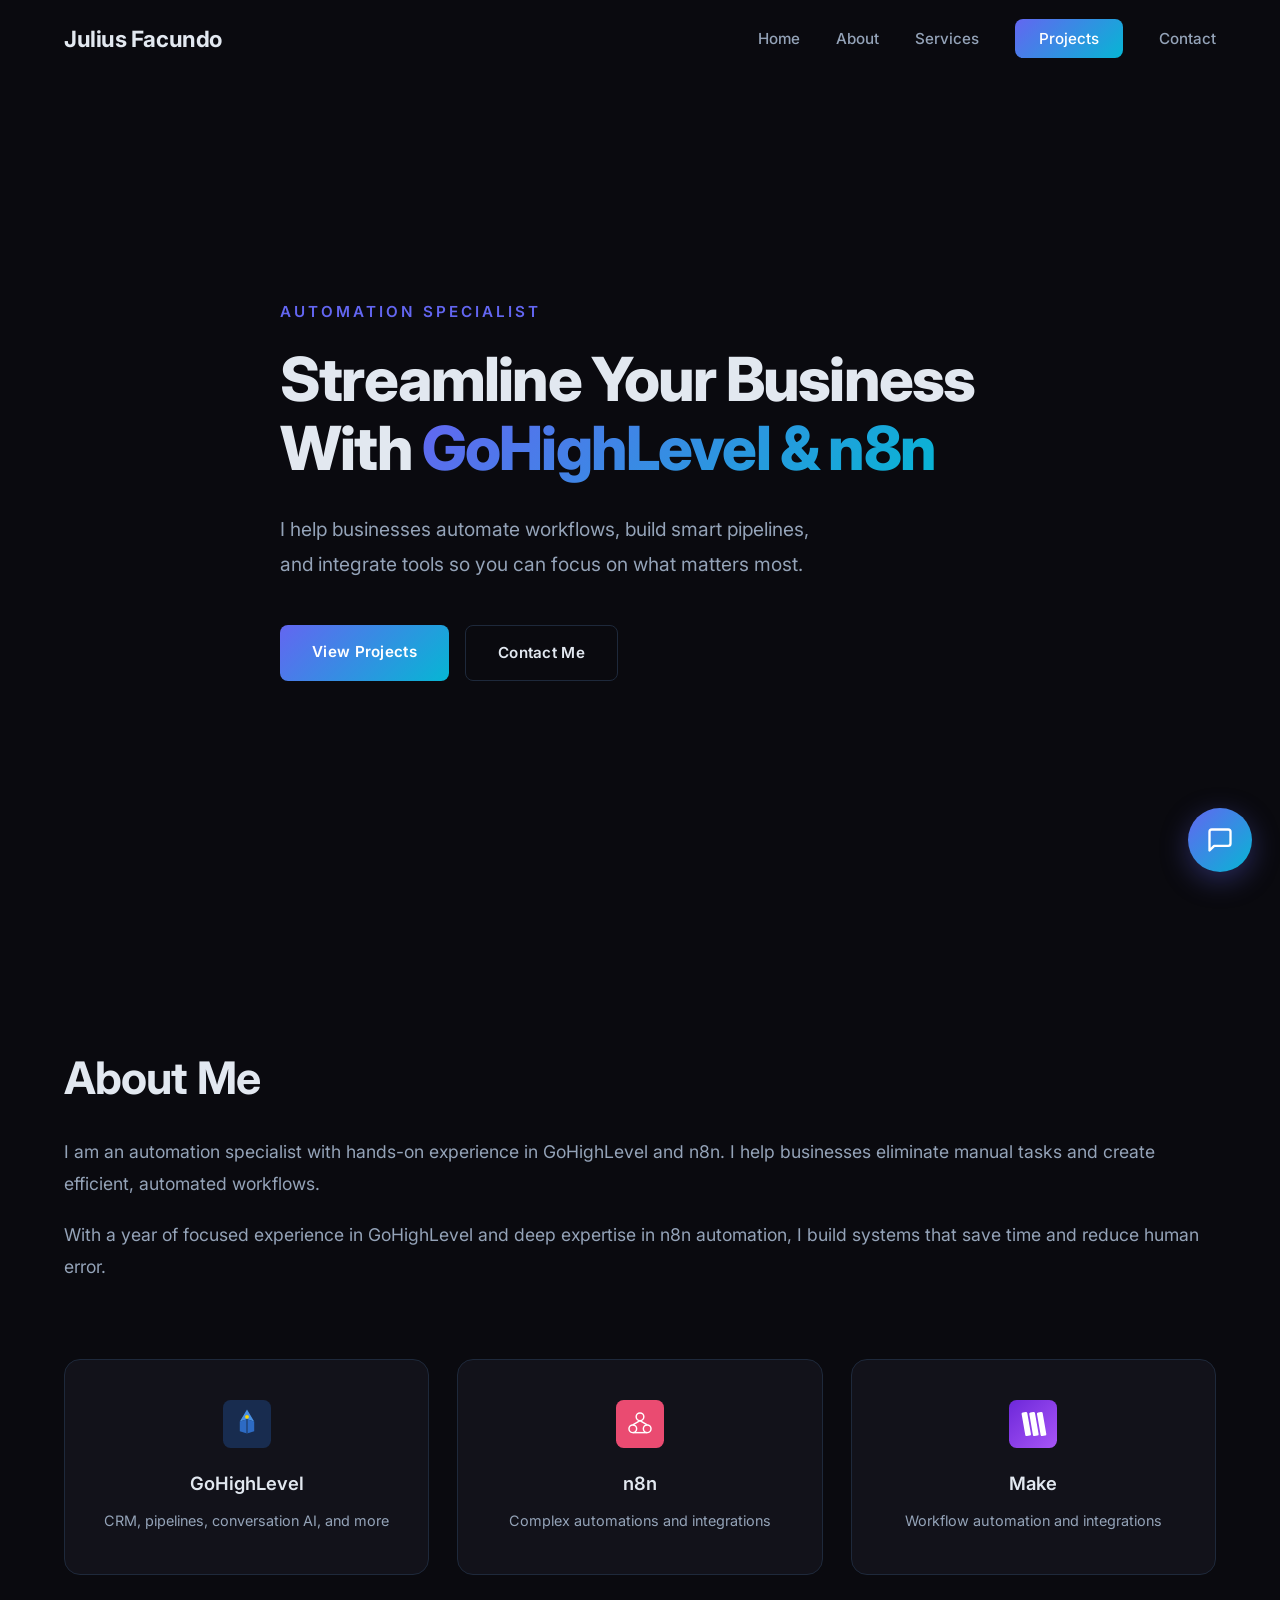
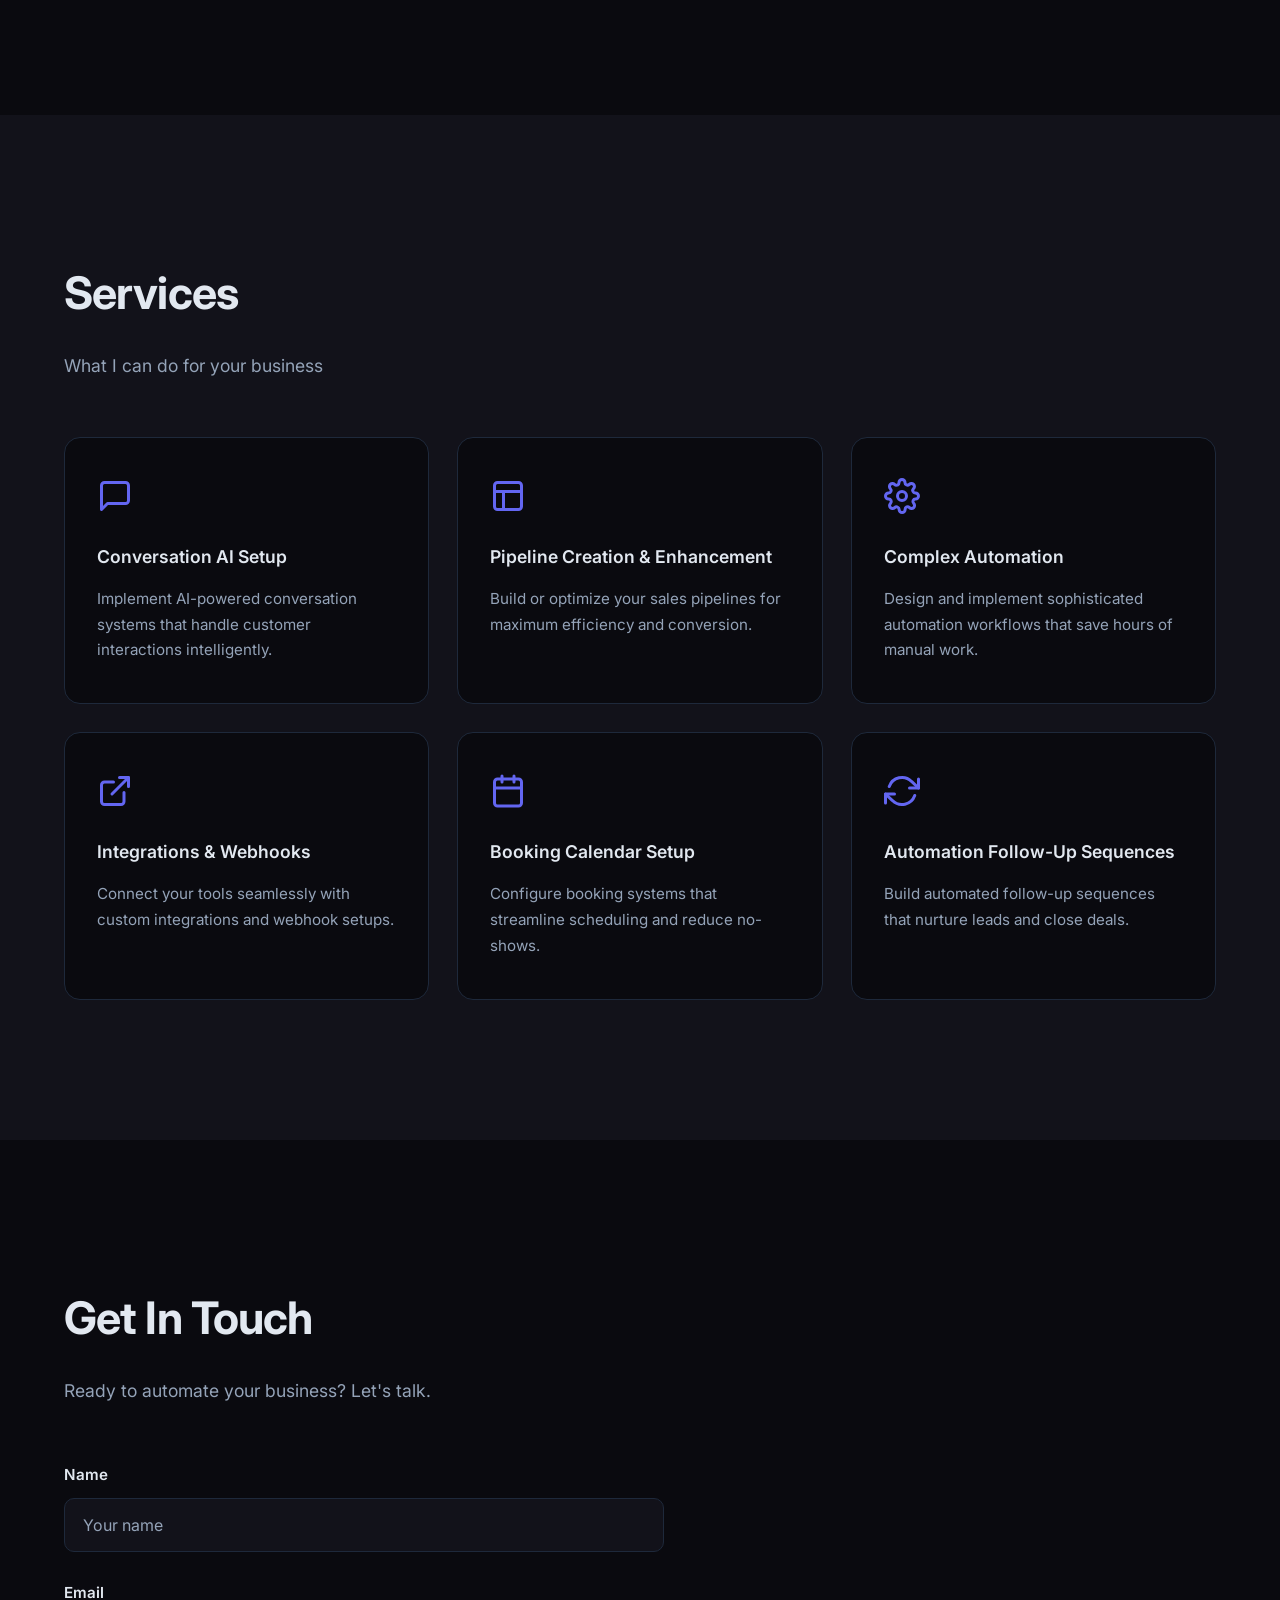
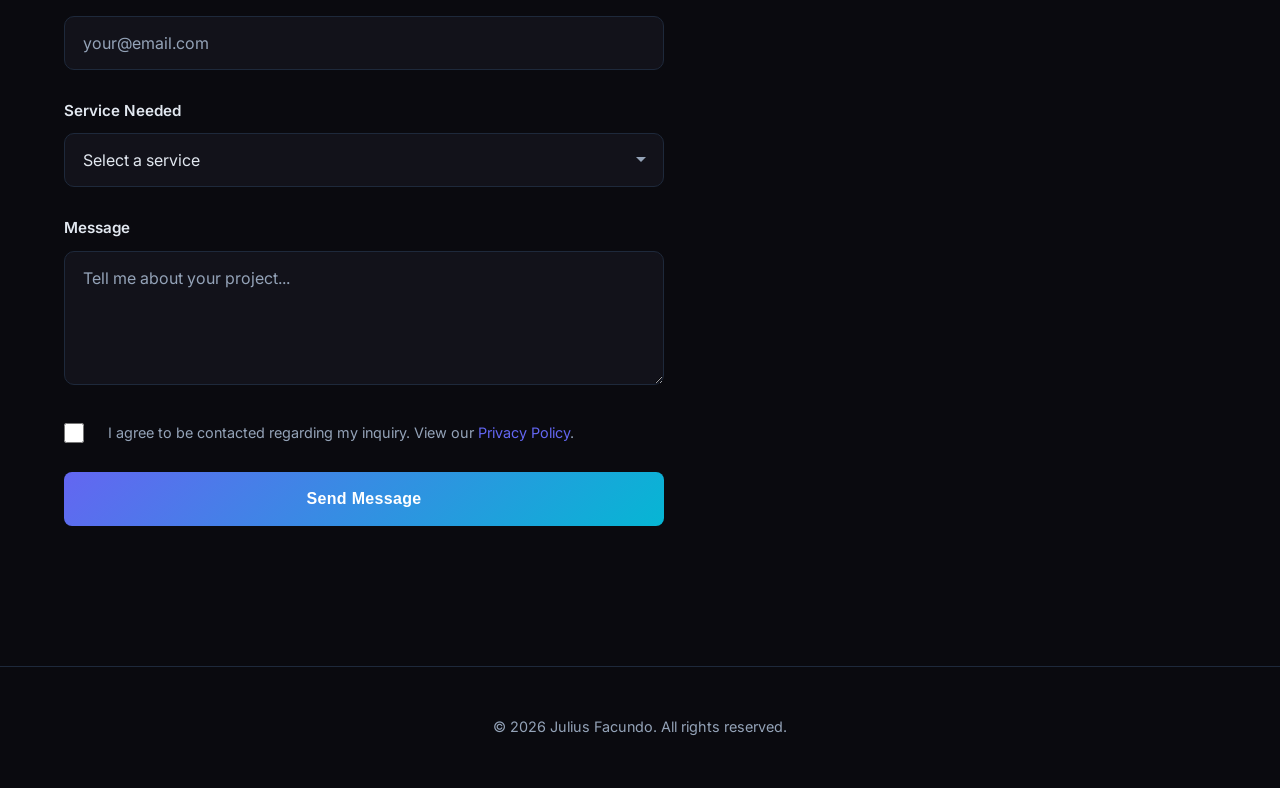
==== index.html @ 81a79454 "Initial portfolio commit" ====
<!DOCTYPE html>
<html lang="en">
<head>
  <meta charset="UTF-8">
  <meta name="viewport" content="width=device-width, initial-scale=1.0">
  <title>Automation Specialist | GoHighLevel & n8n Expert</title>
  <meta name="description" content="Professional automation specialist offering GoHighLevel CRM setup, n8n workflow automation, conversation AI, pipeline creation, booking calendar setup, and webhook integrations.">
  <meta name="keywords" content="GoHighLevel, n8n, automation specialist, CRM pipeline, conversation AI, webhook integration, booking calendar, workflow automation">
  <meta name="author" content="Julius Facundo">
  <meta name="robots" content="index, follow">

  <!-- Open Graph -->
  <meta property="og:title" content="Automation Specialist | GoHighLevel & n8n Expert">
  <meta property="og:description" content="Professional automation specialist offering GoHighLevel CRM setup, n8n workflow automation, and integrations.">
  <meta property="og:type" content="website">
  <meta property="og:url" content="https://automation-expert.jfacundo.com">
  <meta property="og:image" content="https://automation-expert.jfacundo.com/assets/images/og-image.png">

  <!-- Twitter Card -->
  <meta name="twitter:card" content="summary_large_image">
  <meta name="twitter:title" content="Automation Specialist | GoHighLevel & n8n Expert">
  <meta name="twitter:description" content="Professional automation specialist offering GoHighLevel CRM setup, n8n workflow automation, and integrations.">

  <!-- Canonical -->
  <link rel="canonical" href="https://automation-expert.jfacundo.com">

  <!-- Structured Data -->
  <script type="application/ld+json">
  {
    "@context": "https://schema.org",
    "@type": "ProfessionalService",
    "name": "Julius Facundo - Automation Specialist",
    "description": "Professional automation specialist offering GoHighLevel CRM setup, n8n workflow automation, conversation AI, pipeline creation, booking calendar setup, and webhook integrations.",
    "url": "https://automation-expert.jfacundo.com",
    "telephone": "+639155642368",
    "address": {
      "@type": "PostalAddress",
      "addressLocality": "Quezon City",
      "addressCountry": "PH"
    },
    "serviceType": ["GoHighLevel Setup", "n8n Automation", "CRM Pipeline", "Conversation AI", "Webhook Integration", "Booking Calendar"],
    "areaServed": {
      "@type": "City",
      "name": "Quezon City, Philippines"
    },
    "hasOfferCatalog": {
      "@type": "OfferCatalog",
      "name": "Automation Services",
      "itemListElement": [
        {
          "@type": "Offer",
          "itemOffered": {
            "@type": "Service",
            "name": "Conversation AI Setup",
            "description": "Implement AI-powered conversation systems that handle customer interactions intelligently."
          }
        },
        {
          "@type": "Offer",
          "itemOffered": {
            "@type": "Service",
            "name": "Pipeline Creation & Enhancement",
            "description": "Build or optimize your sales pipelines for maximum efficiency and conversion."
          }
        },
        {
          "@type": "Offer",
          "itemOffered": {
            "@type": "Service",
            "name": "Complex Automation",
            "description": "Design and implement sophisticated automation workflows that save hours of manual work."
          }
        },
        {
          "@type": "Offer",
          "itemOffered": {
            "@type": "Service",
            "name": "Make Workflow Automation",
            "description": "Build powerful automation workflows using Make (formerly Integromat) for seamless business processes."
          }
        },
        {
          "@type": "Offer",
          "itemOffered": {
            "@type": "Service",
            "name": "Integrations & Webhooks",
            "description": "Connect your tools seamlessly with custom integrations and webhook setups."
          }
        },
        {
          "@type": "Offer",
          "itemOffered": {
            "@type": "Service",
            "name": "Booking Calendar Setup",
            "description": "Configure booking systems that streamline scheduling and reduce no-shows."
          }
        },
        {
          "@type": "Offer",
          "itemOffered": {
            "@type": "Service",
            "name": "Automation Follow-Up Sequences",
            "description": "Build automated follow-up sequences that nurture leads and close deals."
          }
        }
      ]
    }
  }
  </script>

  <link rel="preconnect" href="https://fonts.googleapis.com">
  <link rel="preconnect" href="https://fonts.gstatic.com" crossorigin>
  <link href="https://fonts.googleapis.com/css2?family=Inter:wght@400;500;600;700;800&family=JetBrains+Mono:wght@400;500&display=swap" rel="stylesheet">
  <link rel="stylesheet" href="css/style.css">
</head>
<body>
  <!-- Navigation -->
  <nav class="navbar" id="navbar">
    <div class="nav-container">
      <a href="index.html" class="nav-logo">Julius Facundo</a>
      <button class="nav-toggle" id="navToggle" aria-label="Toggle navigation menu">
        <span></span>
        <span></span>
        <span></span>
      </button>
      <ul class="nav-menu" id="navMenu">
        <li><a href="#home" class="nav-link">Home</a></li>
        <li><a href="#about" class="nav-link">About</a></li>
        <li><a href="#services" class="nav-link">Services</a></li>
        <li><a href="projects.html" class="nav-link nav-cta">Projects</a></li>
        <li><a href="#contact" class="nav-link">Contact</a></li>
      </ul>
    </div>
  </nav>

  <!-- Hero Section -->
  <section class="hero" id="home">
    <div class="container">
      <div class="hero-content">
        <p class="hero-tagline">Automation Specialist</p>
        <h1>Streamline Your Business With <span class="gradient-text">GoHighLevel & n8n</span></h1>
        <p class="hero-description">I help businesses automate workflows, build smart pipelines, and integrate tools so you can focus on what matters most.</p>
        <div class="hero-buttons">
          <a href="projects.html" class="btn btn-primary">View Projects</a>
          <a href="#contact" class="btn btn-secondary">Contact Me</a>
        </div>
      </div>
    </div>
  </section>

  <!-- About Section -->
  <section class="about" id="about">
    <div class="container">
      <h2 class="section-title">About Me</h2>
      <div class="about-content">
        <div class="about-text">
          <p>I am an automation specialist with hands-on experience in GoHighLevel and n8n. I help businesses eliminate manual tasks and create efficient, automated workflows.</p>
          <p>With a year of focused experience in GoHighLevel and deep expertise in n8n automation, I build systems that save time and reduce human error.</p>
        </div>
        <div class="skills-grid">
          <div class="skill-item">
            <div class="skill-icon">
              <img src="assets/icons/gohighlevel.svg" alt="GoHighLevel" width="40" height="40">
            </div>
            <h3>GoHighLevel</h3>
            <p>CRM, pipelines, conversation AI, and more</p>
          </div>
          <div class="skill-item">
            <div class="skill-icon">
              <img src="assets/icons/n8n.svg" alt="n8n" width="40" height="40">
            </div>
            <h3>n8n</h3>
            <p>Complex automations and integrations</p>
          </div>
          <div class="skill-item">
            <div class="skill-icon">
              <img src="assets/icons/make.svg" alt="Make" width="48" height="48">
            </div>
            <h3>Make</h3>
            <p>Workflow automation and integrations</p>
          </div>
        </div>
      </div>
    </div>
  </section>

  <!-- Services Section -->
  <section class="services" id="services">
    <div class="container">
      <h2 class="section-title">Services</h2>
      <p class="section-subtitle">What I can do for your business</p>
      <div class="services-grid">
        <div class="service-card">
          <div class="service-icon">
            <svg width="32" height="32" viewBox="0 0 24 24" fill="none" stroke="currentColor" stroke-width="2" stroke-linecap="round" stroke-linejoin="round"><path d="M21 15a2 2 0 0 1-2 2H7l-4 4V5a2 2 0 0 1 2-2h14a2 2 0 0 1 2 2z"></path></svg>
          </div>
          <h3>Conversation AI Setup</h3>
          <p>Implement AI-powered conversation systems that handle customer interactions intelligently.</p>
        </div>
        <div class="service-card">
          <div class="service-icon">
            <svg width="32" height="32" viewBox="0 0 24 24" fill="none" stroke="currentColor" stroke-width="2" stroke-linecap="round" stroke-linejoin="round"><rect x="3" y="3" width="18" height="18" rx="2" ry="2"></rect><line x1="3" y1="9" x2="21" y2="9"></line><line x1="9" y1="21" x2="9" y2="9"></line></svg>
          </div>
          <h3>Pipeline Creation & Enhancement</h3>
          <p>Build or optimize your sales pipelines for maximum efficiency and conversion.</p>
        </div>
        <div class="service-card">
          <div class="service-icon">
            <svg width="32" height="32" viewBox="0 0 24 24" fill="none" stroke="currentColor" stroke-width="2" stroke-linecap="round" stroke-linejoin="round"><circle cx="12" cy="12" r="3"></circle><path d="M19.4 15a1.65 1.65 0 0 0 .33 1.82l.06.06a2 2 0 0 1 0 2.83 2 2 0 0 1-2.83 0l-.06-.06a1.65 1.65 0 0 0-1.82-.33 1.65 1.65 0 0 0-1 1.51V21a2 2 0 0 1-2 2 2 2 0 0 1-2-2v-.09A1.65 1.65 0 0 0 9 19.4a1.65 1.65 0 0 0-1.82.33l-.06.06a2 2 0 0 1-2.83 0 2 2 0 0 1 0-2.83l.06-.06A1.65 1.65 0 0 0 4.68 15a1.65 1.65 0 0 0-1.51-1H3a2 2 0 0 1-2-2 2 2 0 0 1 2-2h.09A1.65 1.65 0 0 0 4.6 9a1.65 1.65 0 0 0-.33-1.82l-.06-.06a2 2 0 0 1 0-2.83 2 2 0 0 1 2.83 0l.06.06A1.65 1.65 0 0 0 9 4.68a1.65 1.65 0 0 0 1-1.51V3a2 2 0 0 1 2-2 2 2 0 0 1 2 2v.09a1.65 1.65 0 0 0 1 1.51 1.65 1.65 0 0 0 1.82-.33l.06-.06a2 2 0 0 1 2.83 0 2 2 0 0 1 0 2.83l-.06.06a1.65 1.65 0 0 0-.33 1.82V9a1.65 1.65 0 0 0 1.51 1H21a2 2 0 0 1 2 2 2 2 0 0 1-2 2h-.09a1.65 1.65 0 0 0-1.51 1z"></path></svg>
          </div>
          <h3>Complex Automation</h3>
          <p>Design and implement sophisticated automation workflows that save hours of manual work.</p>
        </div>
        <div class="service-card">
          <div class="service-icon">
            <svg width="32" height="32" viewBox="0 0 24 24" fill="none" stroke="currentColor" stroke-width="2" stroke-linecap="round" stroke-linejoin="round"><path d="M18 13v6a2 2 0 0 1-2 2H5a2 2 0 0 1-2-2V8a2 2 0 0 1 2-2h6"></path><polyline points="15 3 21 3 21 9"></polyline><line x1="10" y1="14" x2="21" y2="3"></line></svg>
          </div>
          <h3>Integrations & Webhooks</h3>
          <p>Connect your tools seamlessly with custom integrations and webhook setups.</p>
        </div>
        <div class="service-card">
          <div class="service-icon">
            <svg width="32" height="32" viewBox="0 0 24 24" fill="none" stroke="currentColor" stroke-width="2" stroke-linecap="round" stroke-linejoin="round"><rect x="3" y="4" width="18" height="18" rx="2" ry="2"></rect><line x1="16" y1="2" x2="16" y2="6"></line><line x1="8" y1="2" x2="8" y2="6"></line><line x1="3" y1="10" x2="21" y2="10"></line></svg>
          </div>
          <h3>Booking Calendar Setup</h3>
          <p>Configure booking systems that streamline scheduling and reduce no-shows.</p>
        </div>
        <div class="service-card">
          <div class="service-icon">
            <svg width="32" height="32" viewBox="0 0 24 24" fill="none" stroke="currentColor" stroke-width="2" stroke-linecap="round" stroke-linejoin="round"><polyline points="23 4 23 10 17 10"></polyline><polyline points="1 20 1 14 7 14"></polyline><path d="M3.51 9a9 9 0 0 1 14.85-3.36L23 10M1 14l4.64 4.36A9 9 0 0 0 20.49 15"></path></svg>
          </div>
          <h3>Automation Follow-Up Sequences</h3>
          <p>Build automated follow-up sequences that nurture leads and close deals.</p>
        </div>
      </div>
    </div>
  </section>

  <!-- Contact Section -->
  <section class="contact" id="contact">
    <div class="container">
      <h2 class="section-title">Get In Touch</h2>
      <p class="section-subtitle">Ready to automate your business? Let's talk.</p>
      <form class="contact-form" id="contactForm">
        <div class="form-group">
          <label for="name">Name</label>
          <input type="text" id="name" name="name" required placeholder="Your name">
        </div>
        <div class="form-group">
          <label for="email">Email</label>
          <input type="email" id="email" name="email" required placeholder="your@email.com">
        </div>
        <div class="form-group">
          <label for="service">Service Needed</label>
          <select id="service" name="service" required>
            <option value="" disabled selected>Select a service</option>
            <option value="conversation-ai">Conversation AI Setup</option>
            <option value="pipeline">Pipeline Creation & Enhancement</option>
            <option value="automation">Complex Automation</option>
            <option value="make">Make Workflow Automation</option>
            <option value="integrations">Integrations & Webhooks</option>
            <option value="booking">Booking Calendar Setup</option>
            <option value="followup">Automation Follow-Up Sequences</option>
            <option value="other">Other</option>
          </select>
        </div>
        <div class="form-group">
          <label for="message">Message</label>
          <textarea id="message" name="message" rows="5" required placeholder="Tell me about your project..."></textarea>
        </div>
        <div class="form-group form-checkbox">
          <label>
            <input type="checkbox" id="consent" name="consent" required>
            <span class="checkmark"></span>
            <span class="checkbox-text">I agree to be contacted regarding my inquiry. View our <a href="privacy.html">Privacy Policy</a>.</span>
          </label>
        </div>
        <button type="submit" class="btn btn-primary btn-submit">Send Message</button>
        <div class="form-status" id="formStatus"></div>
      </form>
    </div>
  </section>

  <!-- Footer -->
  <footer class="footer">
    <div class="container">
      <p>&copy; 2026 Julius Facundo. All rights reserved.</p>
    </div>
  </footer>

  <!-- Chatbot Widget -->
  <div class="chatbot-widget" id="chatbotWidget">
    <button class="chatbot-toggle" id="chatbotToggle" aria-label="Open chat">
      <svg width="24" height="24" viewBox="0 0 24 24" fill="none" stroke="currentColor" stroke-width="2" stroke-linecap="round" stroke-linejoin="round"><path d="M21 15a2 2 0 0 1-2 2H7l-4 4V5a2 2 0 0 1 2-2h14a2 2 0 0 1 2 2z"></path></svg>
    </button>
    <div class="chatbot-window" id="chatbotWindow">
      <div class="chatbot-header">
        <h3>Chat With Me</h3>
        <button class="chatbot-close" id="chatbotClose" aria-label="Close chat">&times;</button>
      </div>
      <div class="chatbot-messages" id="chatbotMessages">
        <div class="chat-message bot">How can I help you today?</div>
      </div>
      <form class="chatbot-input" id="chatbotForm">
        <input type="text" id="chatbotInput" placeholder="Type a message..." required>
        <button type="submit" class="btn btn-primary">Send</button>
      </form>
    </div>
  </div>

  <script src="config.js"></script>
  <script src="js/main.js"></script>
  <script src="js/form.js"></script>
  <script src="js/chatbot.js"></script>
</body>
</html>
---- css/style.css ----
/* ========================================
   CSS Variables & Reset
   ======================================== */
:root {
  --bg-primary: #0a0a0f;
  --bg-card: #12121a;
  --bg-card-hover: #1a1a25;
  --accent: #6366f1;
  --accent-hover: #818cf8;
  --text-primary: #e2e8f0;
  --text-secondary: #94a3b8;
  --border: #1e293b;
  --gradient-start: #6366f1;
  --gradient-end: #06b6d4;
  --success: #22c55e;
  --error: #ef4444;
}

*,
*::before,
*::after {
  margin: 0;
  padding: 0;
  box-sizing: border-box;
}

html {
  scroll-behavior: smooth;
}

body {
  font-family: 'Inter', -apple-system, BlinkMacSystemFont, 'Segoe UI', Roboto, sans-serif;
  background-color: var(--bg-primary);
  color: var(--text-primary);
  line-height: 1.7;
  -webkit-font-smoothing: antialiased;
  -moz-osx-font-smoothing: grayscale;
}

/* ========================================
   Utilities
   ======================================== */
.container {
  max-width: 1200px;
  margin: 0 auto;
  padding: 0 24px;
}

.gradient-text {
  background: linear-gradient(135deg, var(--gradient-start), var(--gradient-end));
  -webkit-background-clip: text;
  -webkit-text-fill-color: transparent;
  background-clip: text;
}

code,
.tag {
  font-family: 'JetBrains Mono', monospace;
}

/* ========================================
   Buttons
   ======================================== */
.btn {
  display: inline-block;
  padding: 14px 32px;
  border-radius: 8px;
  font-size: 0.95rem;
  font-weight: 600;
  text-decoration: none;
  cursor: pointer;
  transition: all 0.3s ease;
  border: none;
  letter-spacing: 0.02em;
}

.btn-primary {
  background: linear-gradient(135deg, var(--gradient-start), var(--gradient-end));
  color: white;
}

.btn-primary:hover {
  transform: translateY(-2px);
  box-shadow: 0 12px 32px rgba(99, 102, 241, 0.3);
}

.btn-secondary {
  background: transparent;
  color: var(--text-primary);
  border: 1px solid var(--border);
}

.btn-secondary:hover {
  border-color: var(--accent);
  color: var(--accent);
}

/* ========================================
   Navigation
   ======================================== */
.navbar {
  position: fixed;
  top: 0;
  left: 0;
  right: 0;
  z-index: 1000;
  padding: 20px 0;
  transition: all 0.3s ease;
  background: transparent;
}

.navbar.scrolled {
  background: rgba(10, 10, 15, 0.97);
  backdrop-filter: blur(12px);
  padding: 14px 0;
  border-bottom: 1px solid var(--border);
}

.nav-container {
  max-width: 1200px;
  margin: 0 auto;
  padding: 0 24px;
  display: flex;
  align-items: center;
  justify-content: space-between;
}

.nav-logo {
  font-size: 1.4rem;
  font-weight: 700;
  color: var(--text-primary);
  text-decoration: none;
  letter-spacing: -0.02em;
}

.nav-menu {
  display: flex;
  align-items: center;
  gap: 36px;
  list-style: none;
}

.nav-link {
  color: var(--text-secondary);
  text-decoration: none;
  font-weight: 500;
  font-size: 0.95rem;
  transition: color 0.3s ease;
}

.nav-link:hover,
.nav-link.active {
  color: var(--text-primary);
}

.nav-cta {
  background: linear-gradient(135deg, var(--gradient-start), var(--gradient-end));
  color: white !important;
  padding: 10px 24px;
  border-radius: 8px;
}

.nav-cta:hover {
  transform: translateY(-2px);
  box-shadow: 0 8px 24px rgba(99, 102, 241, 0.3);
}

.nav-toggle {
  display: none;
  flex-direction: column;
  gap: 5px;
  background: none;
  border: none;
  cursor: pointer;
  padding: 4px;
}

.nav-toggle span {
  width: 24px;
  height: 2px;
  background: var(--text-primary);
  transition: all 0.3s ease;
}

/* ========================================
   Hero Section
   ======================================== */
.hero {
  min-height: 100vh;
  display: flex;
  align-items: center;
  padding-top: 80px;
}

.hero-content {
  max-width: 720px;
}

.hero-tagline {
  color: var(--accent);
  font-weight: 600;
  font-size: 0.95rem;
  margin-bottom: 20px;
  text-transform: uppercase;
  letter-spacing: 3px;
}

.hero h1 {
  font-size: 3.8rem;
  line-height: 1.15;
  margin-bottom: 28px;
  font-weight: 800;
  letter-spacing: -0.03em;
}

.hero-description {
  font-size: 1.2rem;
  color: var(--text-secondary);
  margin-bottom: 44px;
  max-width: 540px;
  line-height: 1.8;
}

.hero-buttons {
  display: flex;
  gap: 16px;
}

/* ========================================
   About Section
   ======================================== */
.about {
  padding: 140px 0;
}

.section-title {
  font-size: 2.8rem;
  margin-bottom: 20px;
  font-weight: 700;
  letter-spacing: -0.02em;
}

.section-subtitle {
  color: var(--text-secondary);
  font-size: 1.1rem;
  margin-bottom: 56px;
}

.about-content {
  display: grid;
  gap: 56px;
}

.about-text p {
  color: var(--text-secondary);
  font-size: 1.1rem;
  margin-bottom: 20px;
  line-height: 1.8;
}

.skills-grid {
  display: grid;
  grid-template-columns: repeat(3, 1fr);
  gap: 28px;
}

.skill-item {
  background: var(--bg-card);
  border: 1px solid var(--border);
  border-radius: 16px;
  padding: 40px 32px;
  text-align: center;
  transition: all 0.3s ease;
}

.skill-item:hover {
  border-color: var(--accent);
  transform: translateY(-6px);
  box-shadow: 0 16px 48px rgba(0, 0, 0, 0.2);
}

.skill-icon {
  margin-bottom: 20px;
  display: flex;
  justify-content: center;
}

.skill-icon img {
  width: 48px;
  height: 48px;
}

.skill-icon--code {
  color: var(--accent);
}

.skill-icon--code svg {
  width: 48px;
  height: 48px;
}

.skill-item h3 {
  font-size: 1.15rem;
  margin-bottom: 10px;
  font-weight: 600;
}

.skill-item p {
  color: var(--text-secondary);
  font-size: 0.9rem;
}

/* ========================================
   Services Section
   ======================================== */
.services {
  padding: 140px 0;
  background: var(--bg-card);
}

.services-grid {
  display: grid;
  grid-template-columns: repeat(3, 1fr);
  gap: 28px;
}

.service-card {
  background: var(--bg-primary);
  border: 1px solid var(--border);
  border-radius: 16px;
  padding: 40px 32px;
  transition: all 0.3s ease;
}

.service-card:hover {
  border-color: var(--accent);
  transform: translateY(-6px);
  box-shadow: 0 16px 48px rgba(0, 0, 0, 0.2);
}

.service-icon {
  margin-bottom: 20px;
  color: var(--accent);
}

.service-icon svg {
  width: 36px;
  height: 36px;
}

.service-card h3 {
  font-size: 1.1rem;
  margin-bottom: 14px;
  font-weight: 600;
}

.service-card p {
  color: var(--text-secondary);
  font-size: 0.95rem;
  line-height: 1.7;
}

/* ========================================
   Contact Section
   ======================================== */
.contact {
  padding: 140px 0;
}

.contact-form {
  max-width: 600px;
}

.form-group {
  margin-bottom: 28px;
}

.form-group label {
  display: block;
  margin-bottom: 10px;
  font-weight: 600;
  color: var(--text-primary);
  font-size: 0.95rem;
}

.form-group input,
.form-group textarea,
.form-group select {
  width: 100%;
  padding: 16px 18px;
  background: var(--bg-card);
  border: 1px solid var(--border);
  border-radius: 10px;
  color: var(--text-primary);
  font-size: 1rem;
  font-family: inherit;
  transition: border-color 0.3s ease;
}

.form-checkbox {
  margin-top: 8px;
}

.form-checkbox label {
  display: flex;
  align-items: flex-start;
  gap: 12px;
  cursor: pointer;
  font-weight: 400;
  color: var(--text-secondary);
  font-size: 0.9rem;
  line-height: 1.6;
}

.form-checkbox input[type="checkbox"] {
  width: 20px;
  height: 20px;
  margin-top: 2px;
  flex-shrink: 0;
  accent-color: var(--accent);
  cursor: pointer;
}

.checkbox-text a {
  color: var(--accent);
  text-decoration: none;
}

.checkbox-text a:hover {
  text-decoration: underline;
}

.form-group select {
  appearance: none;
  background-image: url("data:image/svg+xml,%3Csvg xmlns='http://www.w3.org/2000/svg' width='12' height='12' viewBox='0 0 12 12'%3E%3Cpath fill='%2394a3b8' d='M6 8L1 3h10z'/%3E%3C/svg%3E");
  background-repeat: no-repeat;
  background-position: right 16px center;
  padding-right: 40px;
  cursor: pointer;
}

.form-group select option {
  background: var(--bg-card);
  color: var(--text-primary);
}

.form-group input:focus,
.form-group textarea:focus,
.form-group select:focus {
  outline: none;
  border-color: var(--accent);
}

.form-group input::placeholder,
.form-group textarea::placeholder {
  color: var(--text-secondary);
}

.btn-submit {
  width: 100%;
  padding: 18px;
  font-size: 1rem;
}

.form-status {
  margin-top: 20px;
  padding: 14px 18px;
  border-radius: 10px;
  display: none;
  font-size: 0.95rem;
}

.form-status.success {
  display: block;
  background: rgba(34, 197, 94, 0.1);
  border: 1px solid var(--success);
  color: var(--success);
}

.form-status.error {
  display: block;
  background: rgba(239, 68, 68, 0.1);
  border: 1px solid var(--error);
  color: var(--error);
}

/* ========================================
   Projects Page
   ======================================== */
.projects-page {
  padding: 160px 0 140px;
}

.page-title {
  font-size: 3.2rem;
  margin-bottom: 20px;
  font-weight: 800;
  letter-spacing: -0.03em;
}

.page-subtitle {
  color: var(--text-secondary);
  font-size: 1.1rem;
  margin-bottom: 56px;
}

/* ========================================
   Privacy Policy Page
   ======================================== */
.privacy-page {
  padding: 160px 0 140px;
}

.privacy-content {
  max-width: 700px;
}

.privacy-content h2 {
  font-size: 1.4rem;
  margin-top: 40px;
  margin-bottom: 16px;
  font-weight: 700;
  color: var(--text-primary);
}

.privacy-content p {
  color: var(--text-secondary);
  font-size: 1rem;
  line-height: 1.8;
  margin-bottom: 16px;
}

.privacy-content ul {
  color: var(--text-secondary);
  padding-left: 24px;
  margin-bottom: 16px;
}

.privacy-content li {
  margin-bottom: 8px;
  line-height: 1.7;
}

.projects-grid {
  display: grid;
  grid-template-columns: repeat(2, 1fr);
  gap: 36px;
}

.project-card {
  background: var(--bg-card);
  border: 1px solid var(--border);
  border-radius: 16px;
  overflow: hidden;
  transition: all 0.3s ease;
}

.project-card:hover {
  border-color: var(--accent);
  transform: translateY(-6px);
  box-shadow: 0 16px 48px rgba(0, 0, 0, 0.2);
}

.project-image {
  width: 100%;
  height: 220px;
  background: var(--bg-primary);
  display: flex;
  align-items: center;
  justify-content: center;
}

.project-image img {
  width: 100%;
  height: 100%;
  object-fit: cover;
}

.project-content {
  padding: 28px;
}

.project-content h3 {
  font-size: 1.25rem;
  margin-bottom: 14px;
  font-weight: 600;
}

.project-content p {
  color: var(--text-secondary);
  font-size: 0.95rem;
  margin-bottom: 20px;
  line-height: 1.7;
}

.project-tags {
  display: flex;
  gap: 10px;
  flex-wrap: wrap;
  margin-bottom: 20px;
}

.tag {
  background: rgba(99, 102, 241, 0.1);
  color: var(--accent);
  padding: 6px 14px;
  border-radius: 20px;
  font-size: 0.8rem;
  font-weight: 600;
}

/* ========================================
   Footer
   ======================================== */
.footer {
  padding: 48px 0;
  border-top: 1px solid var(--border);
  text-align: center;
}

.footer p {
  color: var(--text-secondary);
  font-size: 0.9rem;
}

/* ========================================
   Chatbot Widget
   ======================================== */
.chatbot-widget {
  position: fixed;
  bottom: 28px;
  right: 28px;
  z-index: 999;
}

.chatbot-toggle {
  width: 64px;
  height: 64px;
  border-radius: 50%;
  background: linear-gradient(135deg, var(--gradient-start), var(--gradient-end));
  border: none;
  cursor: pointer;
  box-shadow: 0 8px 28px rgba(99, 102, 241, 0.35);
  transition: all 0.3s ease;
  display: flex;
  align-items: center;
  justify-content: center;
}

.chatbot-toggle:hover {
  transform: scale(1.08);
}

.chatbot-toggle svg {
  width: 28px;
  height: 28px;
  stroke: white;
}

.chatbot-window {
  position: absolute;
  bottom: 84px;
  right: 0;
  width: 380px;
  height: 500px;
  background: var(--bg-card);
  border: 1px solid var(--border);
  border-radius: 16px;
  display: none;
  flex-direction: column;
  overflow: hidden;
  box-shadow: 0 20px 60px rgba(0, 0, 0, 0.35);
}

.chatbot-window.open {
  display: flex;
}

.chatbot-header {
  display: flex;
  align-items: center;
  justify-content: space-between;
  padding: 18px 24px;
  border-bottom: 1px solid var(--border);
}

.chatbot-header h3 {
  font-size: 1rem;
  font-weight: 600;
}

.chatbot-close {
  background: none;
  border: none;
  color: var(--text-secondary);
  font-size: 1.6rem;
  cursor: pointer;
  padding: 0;
  line-height: 1;
  transition: color 0.3s ease;
}

.chatbot-close:hover {
  color: var(--text-primary);
}

.chatbot-messages {
  flex: 1;
  overflow-y: auto;
  padding: 20px 24px;
  display: flex;
  flex-direction: column;
  gap: 14px;
}

.chat-message {
  max-width: 82%;
  padding: 14px 18px;
  border-radius: 14px;
  font-size: 0.9rem;
  line-height: 1.6;
}

.chat-message.bot {
  background: var(--bg-primary);
  border: 1px solid var(--border);
  align-self: flex-start;
}

.chat-message.user {
  background: var(--accent);
  color: white;
  align-self: flex-end;
}

.chatbot-input {
  display: flex;
  gap: 10px;
  padding: 18px 24px;
  border-top: 1px solid var(--border);
}

.chatbot-input input {
  flex: 1;
  padding: 14px 18px;
  background: var(--bg-primary);
  border: 1px solid var(--border);
  border-radius: 10px;
  color: var(--text-primary);
  font-size: 0.9rem;
  font-family: inherit;
}

.chatbot-input input:focus {
  outline: none;
  border-color: var(--accent);
}

.chatbot-input .btn {
  padding: 14px 22px;
  font-size: 0.9rem;
}

/* ========================================
   Responsive Design
   ======================================== */
@media (max-width: 1024px) {
  .hero h1 {
    font-size: 3rem;
  }

  .skills-grid {
    grid-template-columns: repeat(2, 1fr);
  }

  .services-grid {
    grid-template-columns: repeat(2, 1fr);
  }

  .projects-grid {
    grid-template-columns: repeat(2, 1fr);
  }
}

@media (max-width: 768px) {
  .nav-menu {
    position: fixed;
    top: 0;
    right: -100%;
    width: 72%;
    height: 100vh;
    background: var(--bg-primary);
    flex-direction: column;
    justify-content: center;
    align-items: center;
    gap: 28px;
    transition: right 0.3s ease;
    border-left: 1px solid var(--border);
  }

  .nav-menu.active {
    right: 0;
  }

  .nav-toggle {
    display: flex;
    z-index: 1001;
  }

  .nav-toggle.active span:nth-child(1) {
    transform: rotate(45deg) translate(5px, 5px);
  }

  .nav-toggle.active span:nth-child(2) {
    opacity: 0;
  }

  .nav-toggle.active span:nth-child(3) {
    transform: rotate(-45deg) translate(5px, -5px);
  }

  .hero h1 {
    font-size: 2.4rem;
  }

  .hero-buttons {
    flex-direction: column;
    gap: 14px;
  }

  .hero-buttons .btn {
    text-align: center;
  }

  .section-title {
    font-size: 2.2rem;
  }

  .skills-grid {
    grid-template-columns: 1fr;
  }

  .services-grid {
    grid-template-columns: 1fr;
  }

  .projects-grid {
    grid-template-columns: 1fr;
  }

  .chatbot-window {
    width: calc(100vw - 56px);
    height: 72vh;
    right: -14px;
  }
}

@media (max-width: 480px) {
  .hero h1 {
    font-size: 2rem;
  }

  .hero-description {
    font-size: 1rem;
  }

  .page-title {
    font-size: 2.2rem;
  }
}
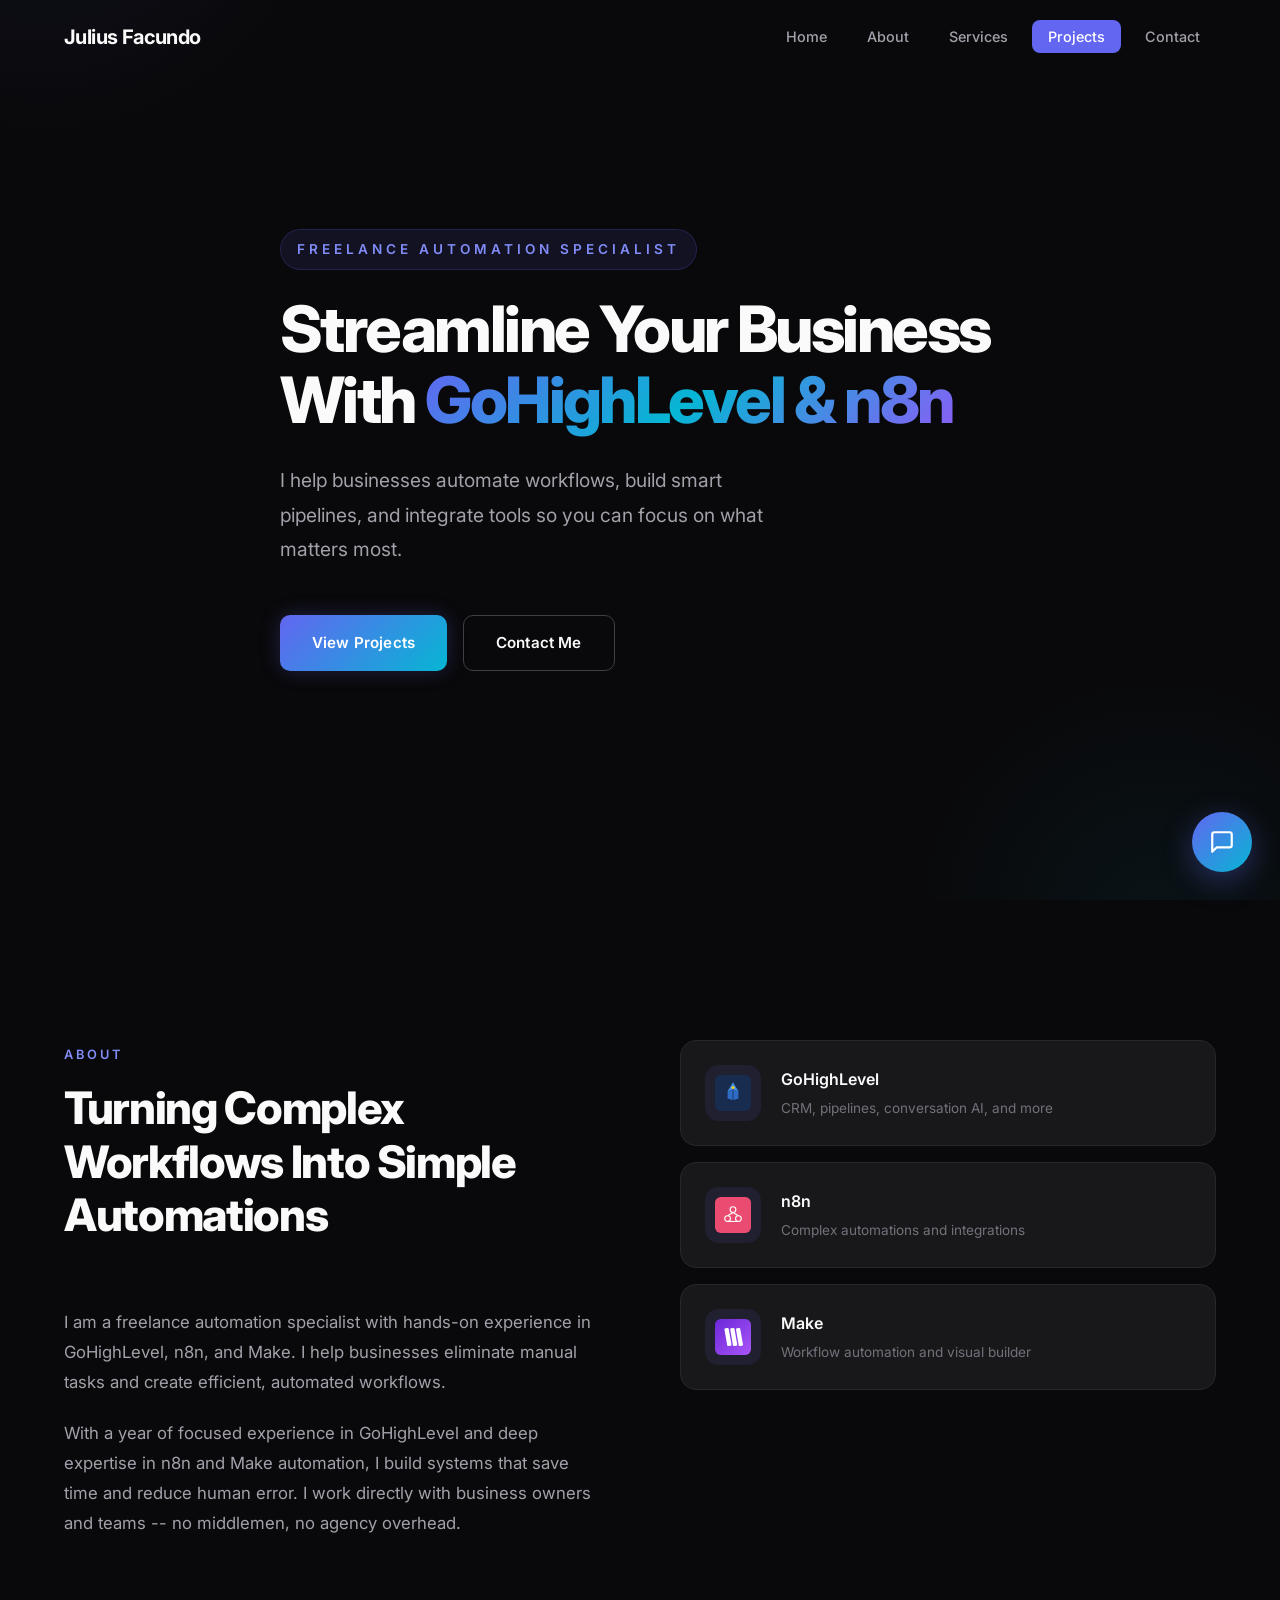
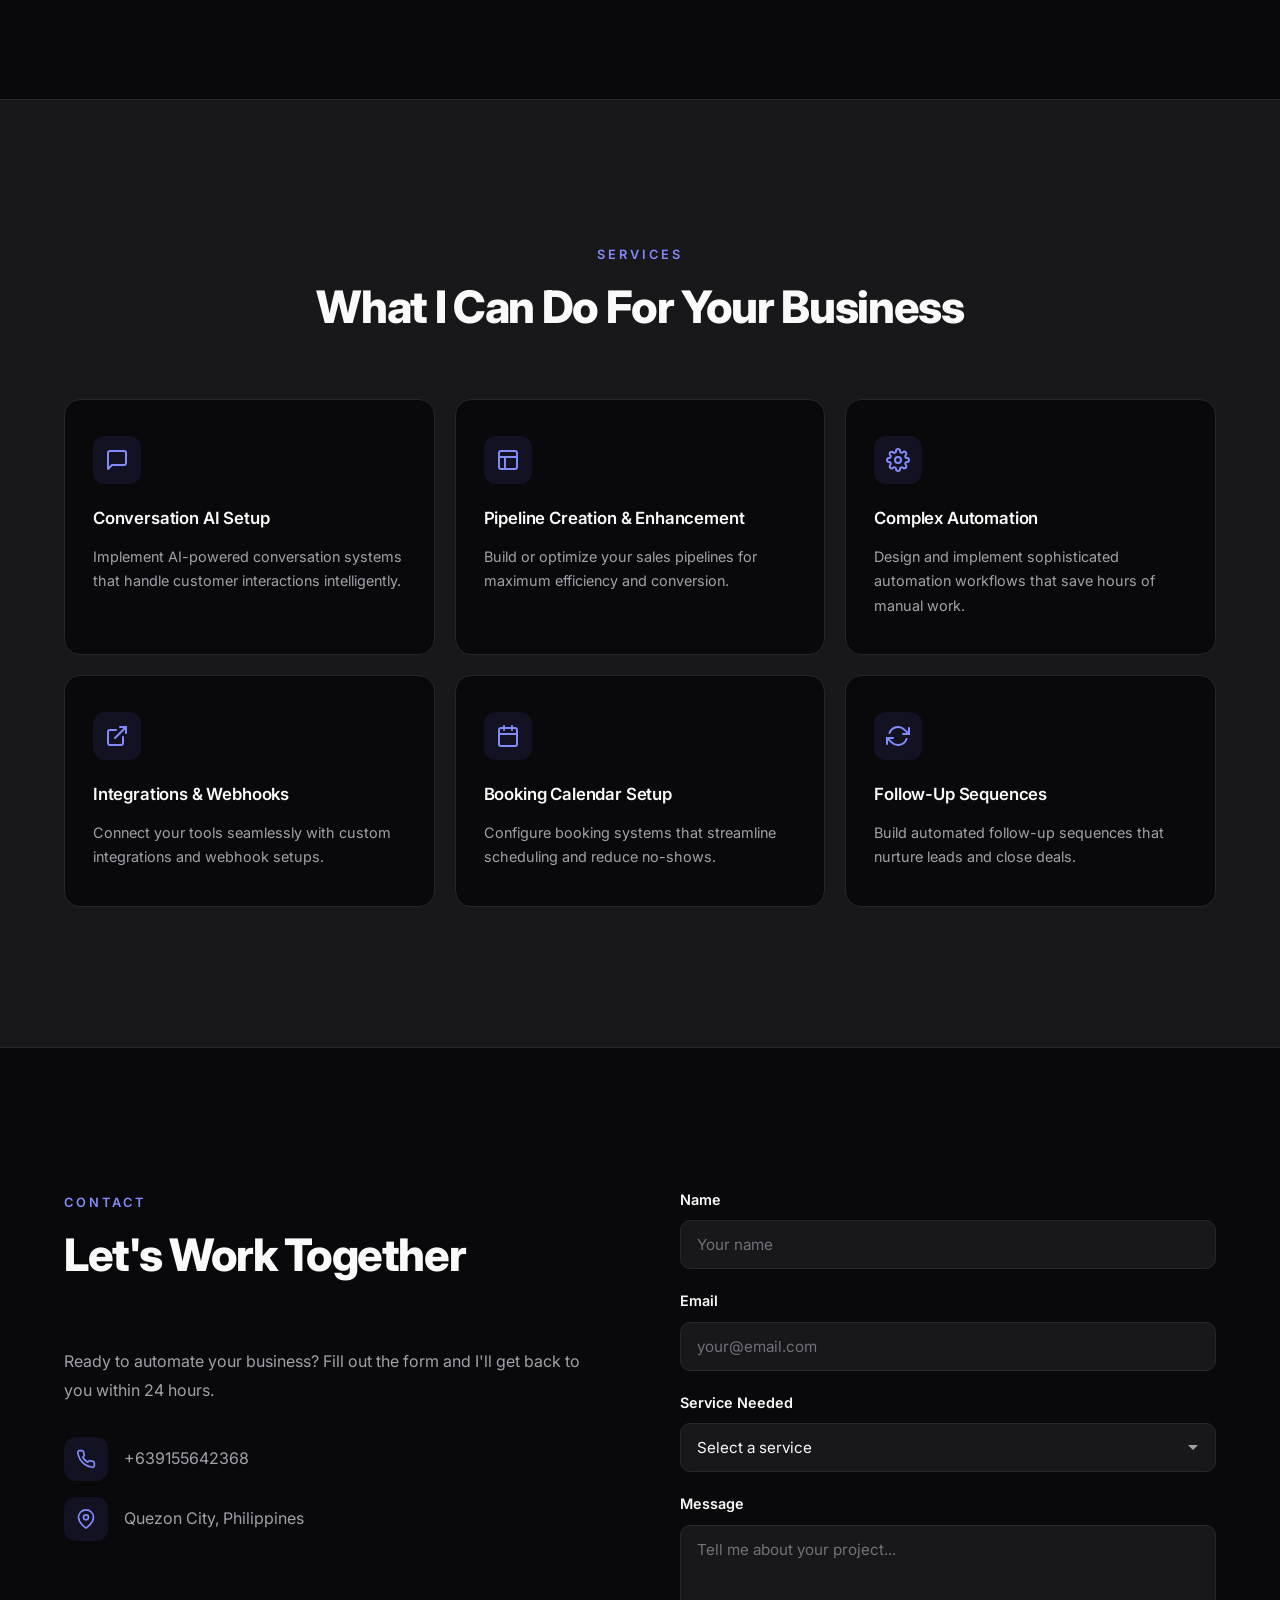
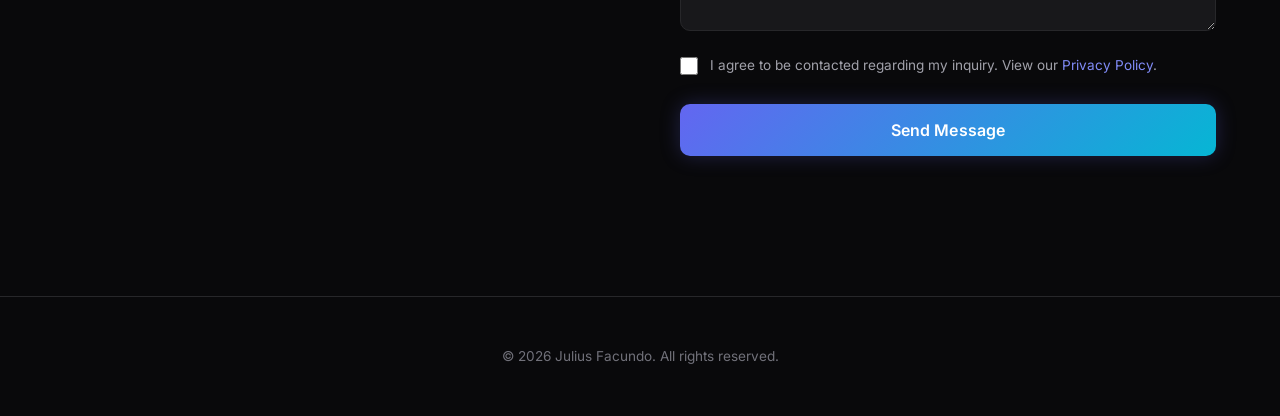
==== commit acfb053c: "Premium redesign - better colors, animations, layout, freelancer branding" ====
--- a/index.html
+++ b/index.html
@@ -3,34 +3,23 @@
 <head>
   <meta charset="UTF-8">
   <meta name="viewport" content="width=device-width, initial-scale=1.0">
-  <title>Automation Specialist | GoHighLevel & n8n Expert</title>
-  <meta name="description" content="Professional automation specialist offering GoHighLevel CRM setup, n8n workflow automation, conversation AI, pipeline creation, booking calendar setup, and webhook integrations.">
-  <meta name="keywords" content="GoHighLevel, n8n, automation specialist, CRM pipeline, conversation AI, webhook integration, booking calendar, workflow automation">
+  <title>Julius Facundo | Automation Specialist - GoHighLevel & n8n</title>
+  <meta name="description" content="Professional automation specialist offering GoHighLevel CRM setup, n8n workflow automation, Make automations, conversation AI, pipeline creation, booking calendar setup, and webhook integrations.">
+  <meta name="keywords" content="GoHighLevel, n8n, Make, automation specialist, CRM pipeline, conversation AI, webhook integration, booking calendar, workflow automation, Philippines">
   <meta name="author" content="Julius Facundo">
   <meta name="robots" content="index, follow">
-
-  <!-- Open Graph -->
-  <meta property="og:title" content="Automation Specialist | GoHighLevel & n8n Expert">
-  <meta property="og:description" content="Professional automation specialist offering GoHighLevel CRM setup, n8n workflow automation, and integrations.">
+  <meta property="og:title" content="Julius Facundo | Automation Specialist">
+  <meta property="og:description" content="GoHighLevel CRM setup, n8n workflow automation, and Make integrations for businesses.">
   <meta property="og:type" content="website">
   <meta property="og:url" content="https://automation-expert.jfacundo.com">
-  <meta property="og:image" content="https://automation-expert.jfacundo.com/assets/images/og-image.png">
-
-  <!-- Twitter Card -->
   <meta name="twitter:card" content="summary_large_image">
-  <meta name="twitter:title" content="Automation Specialist | GoHighLevel & n8n Expert">
-  <meta name="twitter:description" content="Professional automation specialist offering GoHighLevel CRM setup, n8n workflow automation, and integrations.">
-
-  <!-- Canonical -->
   <link rel="canonical" href="https://automation-expert.jfacundo.com">
-
-  <!-- Structured Data -->
   <script type="application/ld+json">
   {
     "@context": "https://schema.org",
     "@type": "ProfessionalService",
     "name": "Julius Facundo - Automation Specialist",
-    "description": "Professional automation specialist offering GoHighLevel CRM setup, n8n workflow automation, conversation AI, pipeline creation, booking calendar setup, and webhook integrations.",
+    "description": "Professional automation specialist offering GoHighLevel CRM setup, n8n workflow automation, Make automations, and integrations.",
     "url": "https://automation-expert.jfacundo.com",
     "telephone": "+639155642368",
     "address": {
@@ -38,76 +27,22 @@
       "addressLocality": "Quezon City",
       "addressCountry": "PH"
     },
-    "serviceType": ["GoHighLevel Setup", "n8n Automation", "CRM Pipeline", "Conversation AI", "Webhook Integration", "Booking Calendar"],
-    "areaServed": {
-      "@type": "City",
-      "name": "Quezon City, Philippines"
-    },
+    "serviceType": ["GoHighLevel Setup", "n8n Automation", "Make Automation", "CRM Pipeline", "Conversation AI", "Webhook Integration", "Booking Calendar"],
     "hasOfferCatalog": {
       "@type": "OfferCatalog",
       "name": "Automation Services",
       "itemListElement": [
-        {
-          "@type": "Offer",
-          "itemOffered": {
-            "@type": "Service",
-            "name": "Conversation AI Setup",
-            "description": "Implement AI-powered conversation systems that handle customer interactions intelligently."
-          }
-        },
-        {
-          "@type": "Offer",
-          "itemOffered": {
-            "@type": "Service",
-            "name": "Pipeline Creation & Enhancement",
-            "description": "Build or optimize your sales pipelines for maximum efficiency and conversion."
-          }
-        },
-        {
-          "@type": "Offer",
-          "itemOffered": {
-            "@type": "Service",
-            "name": "Complex Automation",
-            "description": "Design and implement sophisticated automation workflows that save hours of manual work."
-          }
-        },
-        {
-          "@type": "Offer",
-          "itemOffered": {
-            "@type": "Service",
-            "name": "Make Workflow Automation",
-            "description": "Build powerful automation workflows using Make (formerly Integromat) for seamless business processes."
-          }
-        },
-        {
-          "@type": "Offer",
-          "itemOffered": {
-            "@type": "Service",
-            "name": "Integrations & Webhooks",
-            "description": "Connect your tools seamlessly with custom integrations and webhook setups."
-          }
-        },
-        {
-          "@type": "Offer",
-          "itemOffered": {
-            "@type": "Service",
-            "name": "Booking Calendar Setup",
-            "description": "Configure booking systems that streamline scheduling and reduce no-shows."
-          }
-        },
-        {
-          "@type": "Offer",
-          "itemOffered": {
-            "@type": "Service",
-            "name": "Automation Follow-Up Sequences",
-            "description": "Build automated follow-up sequences that nurture leads and close deals."
-          }
-        }
+        {"@type": "Offer", "itemOffered": {"@type": "Service", "name": "Conversation AI Setup", "description": "AI-powered conversation systems for customer interactions."}},
+        {"@type": "Offer", "itemOffered": {"@type": "Service", "name": "Pipeline Creation & Enhancement", "description": "Build or optimize sales pipelines for maximum efficiency."}},
+        {"@type": "Offer", "itemOffered": {"@type": "Service", "name": "Complex Automation", "description": "Sophisticated automation workflows that save hours of manual work."}},
+        {"@type": "Offer", "itemOffered": {"@type": "Service", "name": "Make Workflow Automation", "description": "Powerful automation workflows using Make (formerly Integromat)."}},
+        {"@type": "Offer", "itemOffered": {"@type": "Service", "name": "Integrations & Webhooks", "description": "Seamless tool integrations with custom webhook setups."}},
+        {"@type": "Offer", "itemOffered": {"@type": "Service", "name": "Booking Calendar Setup", "description": "Automated booking systems that streamline scheduling."}},
+        {"@type": "Offer", "itemOffered": {"@type": "Service", "name": "Automation Follow-Up Sequences", "description": "Automated follow-up sequences that nurture leads and close deals."}}
       ]
     }
   }
   </script>
-
   <link rel="preconnect" href="https://fonts.googleapis.com">
   <link rel="preconnect" href="https://fonts.gstatic.com" crossorigin>
   <link href="https://fonts.googleapis.com/css2?family=Inter:wght@400;500;600;700;800&family=JetBrains+Mono:wght@400;500&display=swap" rel="stylesheet">
@@ -118,10 +53,8 @@
   <nav class="navbar" id="navbar">
     <div class="nav-container">
       <a href="index.html" class="nav-logo">Julius Facundo</a>
-      <button class="nav-toggle" id="navToggle" aria-label="Toggle navigation menu">
-        <span></span>
-        <span></span>
-        <span></span>
+      <button class="nav-toggle" id="navToggle" aria-label="Toggle menu">
+        <span></span><span></span><span></span>
       </button>
       <ul class="nav-menu" id="navMenu">
         <li><a href="#home" class="nav-link">Home</a></li>
@@ -133,11 +66,11 @@
     </div>
   </nav>
 
-  <!-- Hero Section -->
+  <!-- Hero -->
   <section class="hero" id="home">
     <div class="container">
       <div class="hero-content">
-        <p class="hero-tagline">Automation Specialist</p>
+        <span class="hero-tagline">Freelance Automation Specialist</span>
         <h1>Streamline Your Business With <span class="gradient-text">GoHighLevel & n8n</span></h1>
         <p class="hero-description">I help businesses automate workflows, build smart pipelines, and integrate tools so you can focus on what matters most.</p>
         <div class="hero-buttons">
@@ -148,136 +81,167 @@
     </div>
   </section>
 
-  <!-- About Section -->
-  <section class="about" id="about">
-    <div class="container">
-      <h2 class="section-title">About Me</h2>
-      <div class="about-content">
+  <!-- About -->
+  <section class="section" id="about">
+    <div class="container">
+      <div class="about-grid">
         <div class="about-text">
-          <p>I am an automation specialist with hands-on experience in GoHighLevel and n8n. I help businesses eliminate manual tasks and create efficient, automated workflows.</p>
-          <p>With a year of focused experience in GoHighLevel and deep expertise in n8n automation, I build systems that save time and reduce human error.</p>
+          <div class="section-header">
+            <span class="section-label">About</span>
+            <h2 class="section-title">Turning Complex Workflows Into Simple Automations</h2>
+          </div>
+          <p>I am a freelance automation specialist with hands-on experience in GoHighLevel, n8n, and Make. I help businesses eliminate manual tasks and create efficient, automated workflows.</p>
+          <p>With a year of focused experience in GoHighLevel and deep expertise in n8n and Make automation, I build systems that save time and reduce human error. I work directly with business owners and teams -- no middlemen, no agency overhead.</p>
         </div>
         <div class="skills-grid">
-          <div class="skill-item">
+          <div class="skill-card">
             <div class="skill-icon">
-              <img src="assets/icons/gohighlevel.svg" alt="GoHighLevel" width="40" height="40">
-            </div>
-            <h3>GoHighLevel</h3>
-            <p>CRM, pipelines, conversation AI, and more</p>
-          </div>
-          <div class="skill-item">
+              <img src="assets/icons/gohighlevel.svg" alt="GoHighLevel">
+            </div>
+            <div class="skill-info">
+              <h3>GoHighLevel</h3>
+              <p>CRM, pipelines, conversation AI, and more</p>
+            </div>
+          </div>
+          <div class="skill-card">
             <div class="skill-icon">
-              <img src="assets/icons/n8n.svg" alt="n8n" width="40" height="40">
-            </div>
-            <h3>n8n</h3>
-            <p>Complex automations and integrations</p>
-          </div>
-          <div class="skill-item">
+              <img src="assets/icons/n8n.svg" alt="n8n">
+            </div>
+            <div class="skill-info">
+              <h3>n8n</h3>
+              <p>Complex automations and integrations</p>
+            </div>
+          </div>
+          <div class="skill-card">
             <div class="skill-icon">
-              <img src="assets/icons/make.svg" alt="Make" width="48" height="48">
-            </div>
-            <h3>Make</h3>
-            <p>Workflow automation and integrations</p>
-          </div>
-        </div>
-      </div>
-    </div>
-  </section>
-
-  <!-- Services Section -->
-  <section class="services" id="services">
-    <div class="container">
-      <h2 class="section-title">Services</h2>
-      <p class="section-subtitle">What I can do for your business</p>
+              <img src="assets/icons/make.svg" alt="Make">
+            </div>
+            <div class="skill-info">
+              <h3>Make</h3>
+              <p>Workflow automation and visual builder</p>
+            </div>
+          </div>
+        </div>
+      </div>
+    </div>
+  </section>
+
+  <!-- Services -->
+  <section class="section services" id="services">
+    <div class="container">
+      <div class="section-header" style="text-align: center;">
+        <span class="section-label">Services</span>
+        <h2 class="section-title">What I Can Do For Your Business</h2>
+      </div>
       <div class="services-grid">
-        <div class="service-card">
-          <div class="service-icon">
-            <svg width="32" height="32" viewBox="0 0 24 24" fill="none" stroke="currentColor" stroke-width="2" stroke-linecap="round" stroke-linejoin="round"><path d="M21 15a2 2 0 0 1-2 2H7l-4 4V5a2 2 0 0 1 2-2h14a2 2 0 0 1 2 2z"></path></svg>
+        <div class="service-card animate-in">
+          <div class="service-icon">
+            <svg viewBox="0 0 24 24" fill="none" stroke="currentColor" stroke-width="2" stroke-linecap="round" stroke-linejoin="round"><path d="M21 15a2 2 0 0 1-2 2H7l-4 4V5a2 2 0 0 1 2-2h14a2 2 0 0 1 2 2z"></path></svg>
           </div>
           <h3>Conversation AI Setup</h3>
           <p>Implement AI-powered conversation systems that handle customer interactions intelligently.</p>
         </div>
-        <div class="service-card">
-          <div class="service-icon">
-            <svg width="32" height="32" viewBox="0 0 24 24" fill="none" stroke="currentColor" stroke-width="2" stroke-linecap="round" stroke-linejoin="round"><rect x="3" y="3" width="18" height="18" rx="2" ry="2"></rect><line x1="3" y1="9" x2="21" y2="9"></line><line x1="9" y1="21" x2="9" y2="9"></line></svg>
+        <div class="service-card animate-in">
+          <div class="service-icon">
+            <svg viewBox="0 0 24 24" fill="none" stroke="currentColor" stroke-width="2" stroke-linecap="round" stroke-linejoin="round"><rect x="3" y="3" width="18" height="18" rx="2" ry="2"></rect><line x1="3" y1="9" x2="21" y2="9"></line><line x1="9" y1="21" x2="9" y2="9"></line></svg>
           </div>
           <h3>Pipeline Creation & Enhancement</h3>
           <p>Build or optimize your sales pipelines for maximum efficiency and conversion.</p>
         </div>
-        <div class="service-card">
-          <div class="service-icon">
-            <svg width="32" height="32" viewBox="0 0 24 24" fill="none" stroke="currentColor" stroke-width="2" stroke-linecap="round" stroke-linejoin="round"><circle cx="12" cy="12" r="3"></circle><path d="M19.4 15a1.65 1.65 0 0 0 .33 1.82l.06.06a2 2 0 0 1 0 2.83 2 2 0 0 1-2.83 0l-.06-.06a1.65 1.65 0 0 0-1.82-.33 1.65 1.65 0 0 0-1 1.51V21a2 2 0 0 1-2 2 2 2 0 0 1-2-2v-.09A1.65 1.65 0 0 0 9 19.4a1.65 1.65 0 0 0-1.82.33l-.06.06a2 2 0 0 1-2.83 0 2 2 0 0 1 0-2.83l.06-.06A1.65 1.65 0 0 0 4.68 15a1.65 1.65 0 0 0-1.51-1H3a2 2 0 0 1-2-2 2 2 0 0 1 2-2h.09A1.65 1.65 0 0 0 4.6 9a1.65 1.65 0 0 0-.33-1.82l-.06-.06a2 2 0 0 1 0-2.83 2 2 0 0 1 2.83 0l.06.06A1.65 1.65 0 0 0 9 4.68a1.65 1.65 0 0 0 1-1.51V3a2 2 0 0 1 2-2 2 2 0 0 1 2 2v.09a1.65 1.65 0 0 0 1 1.51 1.65 1.65 0 0 0 1.82-.33l.06-.06a2 2 0 0 1 2.83 0 2 2 0 0 1 0 2.83l-.06.06a1.65 1.65 0 0 0-.33 1.82V9a1.65 1.65 0 0 0 1.51 1H21a2 2 0 0 1 2 2 2 2 0 0 1-2 2h-.09a1.65 1.65 0 0 0-1.51 1z"></path></svg>
+        <div class="service-card animate-in">
+          <div class="service-icon">
+            <svg viewBox="0 0 24 24" fill="none" stroke="currentColor" stroke-width="2" stroke-linecap="round" stroke-linejoin="round"><circle cx="12" cy="12" r="3"></circle><path d="M19.4 15a1.65 1.65 0 0 0 .33 1.82l.06.06a2 2 0 0 1 0 2.83 2 2 0 0 1-2.83 0l-.06-.06a1.65 1.65 0 0 0-1.82-.33 1.65 1.65 0 0 0-1 1.51V21a2 2 0 0 1-2 2 2 2 0 0 1-2-2v-.09A1.65 1.65 0 0 0 9 19.4a1.65 1.65 0 0 0-1.82.33l-.06.06a2 2 0 0 1-2.83 0 2 2 0 0 1 0-2.83l.06-.06A1.65 1.65 0 0 0 4.68 15a1.65 1.65 0 0 0-1.51-1H3a2 2 0 0 1-2-2 2 2 0 0 1 2-2h.09A1.65 1.65 0 0 0 4.6 9a1.65 1.65 0 0 0-.33-1.82l-.06-.06a2 2 0 0 1 0-2.83 2 2 0 0 1 2.83 0l.06.06A1.65 1.65 0 0 0 9 4.68a1.65 1.65 0 0 0 1-1.51V3a2 2 0 0 1 2-2 2 2 0 0 1 2 2v.09a1.65 1.65 0 0 0 1 1.51 1.65 1.65 0 0 0 1.82-.33l.06-.06a2 2 0 0 1 2.83 0 2 2 0 0 1 0 2.83l-.06.06a1.65 1.65 0 0 0-.33 1.82V9a1.65 1.65 0 0 0 1.51 1H21a2 2 0 0 1 2 2 2 2 0 0 1-2 2h-.09a1.65 1.65 0 0 0-1.51 1z"></path></svg>
           </div>
           <h3>Complex Automation</h3>
           <p>Design and implement sophisticated automation workflows that save hours of manual work.</p>
         </div>
-        <div class="service-card">
-          <div class="service-icon">
-            <svg width="32" height="32" viewBox="0 0 24 24" fill="none" stroke="currentColor" stroke-width="2" stroke-linecap="round" stroke-linejoin="round"><path d="M18 13v6a2 2 0 0 1-2 2H5a2 2 0 0 1-2-2V8a2 2 0 0 1 2-2h6"></path><polyline points="15 3 21 3 21 9"></polyline><line x1="10" y1="14" x2="21" y2="3"></line></svg>
+        <div class="service-card animate-in">
+          <div class="service-icon">
+            <svg viewBox="0 0 24 24" fill="none" stroke="currentColor" stroke-width="2" stroke-linecap="round" stroke-linejoin="round"><path d="M18 13v6a2 2 0 0 1-2 2H5a2 2 0 0 1-2-2V8a2 2 0 0 1 2-2h6"></path><polyline points="15 3 21 3 21 9"></polyline><line x1="10" y1="14" x2="21" y2="3"></line></svg>
           </div>
           <h3>Integrations & Webhooks</h3>
           <p>Connect your tools seamlessly with custom integrations and webhook setups.</p>
         </div>
-        <div class="service-card">
-          <div class="service-icon">
-            <svg width="32" height="32" viewBox="0 0 24 24" fill="none" stroke="currentColor" stroke-width="2" stroke-linecap="round" stroke-linejoin="round"><rect x="3" y="4" width="18" height="18" rx="2" ry="2"></rect><line x1="16" y1="2" x2="16" y2="6"></line><line x1="8" y1="2" x2="8" y2="6"></line><line x1="3" y1="10" x2="21" y2="10"></line></svg>
+        <div class="service-card animate-in">
+          <div class="service-icon">
+            <svg viewBox="0 0 24 24" fill="none" stroke="currentColor" stroke-width="2" stroke-linecap="round" stroke-linejoin="round"><rect x="3" y="4" width="18" height="18" rx="2" ry="2"></rect><line x1="16" y1="2" x2="16" y2="6"></line><line x1="8" y1="2" x2="8" y2="6"></line><line x1="3" y1="10" x2="21" y2="10"></line></svg>
           </div>
           <h3>Booking Calendar Setup</h3>
           <p>Configure booking systems that streamline scheduling and reduce no-shows.</p>
         </div>
-        <div class="service-card">
-          <div class="service-icon">
-            <svg width="32" height="32" viewBox="0 0 24 24" fill="none" stroke="currentColor" stroke-width="2" stroke-linecap="round" stroke-linejoin="round"><polyline points="23 4 23 10 17 10"></polyline><polyline points="1 20 1 14 7 14"></polyline><path d="M3.51 9a9 9 0 0 1 14.85-3.36L23 10M1 14l4.64 4.36A9 9 0 0 0 20.49 15"></path></svg>
-          </div>
-          <h3>Automation Follow-Up Sequences</h3>
+        <div class="service-card animate-in">
+          <div class="service-icon">
+            <svg viewBox="0 0 24 24" fill="none" stroke="currentColor" stroke-width="2" stroke-linecap="round" stroke-linejoin="round"><polyline points="23 4 23 10 17 10"></polyline><polyline points="1 20 1 14 7 14"></polyline><path d="M3.51 9a9 9 0 0 1 14.85-3.36L23 10M1 14l4.64 4.36A9 9 0 0 0 20.49 15"></path></svg>
+          </div>
+          <h3>Follow-Up Sequences</h3>
           <p>Build automated follow-up sequences that nurture leads and close deals.</p>
         </div>
       </div>
     </div>
   </section>
 
-  <!-- Contact Section -->
-  <section class="contact" id="contact">
-    <div class="container">
-      <h2 class="section-title">Get In Touch</h2>
-      <p class="section-subtitle">Ready to automate your business? Let's talk.</p>
-      <form class="contact-form" id="contactForm">
-        <div class="form-group">
-          <label for="name">Name</label>
-          <input type="text" id="name" name="name" required placeholder="Your name">
-        </div>
-        <div class="form-group">
-          <label for="email">Email</label>
-          <input type="email" id="email" name="email" required placeholder="your@email.com">
-        </div>
-        <div class="form-group">
-          <label for="service">Service Needed</label>
-          <select id="service" name="service" required>
-            <option value="" disabled selected>Select a service</option>
-            <option value="conversation-ai">Conversation AI Setup</option>
-            <option value="pipeline">Pipeline Creation & Enhancement</option>
-            <option value="automation">Complex Automation</option>
-            <option value="make">Make Workflow Automation</option>
-            <option value="integrations">Integrations & Webhooks</option>
-            <option value="booking">Booking Calendar Setup</option>
-            <option value="followup">Automation Follow-Up Sequences</option>
-            <option value="other">Other</option>
-          </select>
-        </div>
-        <div class="form-group">
-          <label for="message">Message</label>
-          <textarea id="message" name="message" rows="5" required placeholder="Tell me about your project..."></textarea>
-        </div>
-        <div class="form-group form-checkbox">
-          <label>
-            <input type="checkbox" id="consent" name="consent" required>
-            <span class="checkmark"></span>
-            <span class="checkbox-text">I agree to be contacted regarding my inquiry. View our <a href="privacy.html">Privacy Policy</a>.</span>
-          </label>
-        </div>
-        <button type="submit" class="btn btn-primary btn-submit">Send Message</button>
-        <div class="form-status" id="formStatus"></div>
-      </form>
+  <!-- Contact -->
+  <section class="section" id="contact">
+    <div class="container">
+      <div class="contact-grid">
+        <div class="contact-info">
+          <div class="section-header">
+            <span class="section-label">Contact</span>
+            <h2 class="section-title">Let's Work Together</h2>
+          </div>
+          <p>Ready to automate your business? Fill out the form and I'll get back to you within 24 hours.</p>
+          <div class="contact-details">
+            <div class="contact-item">
+              <div class="contact-item-icon">
+                <svg viewBox="0 0 24 24" fill="none" stroke="currentColor" stroke-width="2" stroke-linecap="round" stroke-linejoin="round"><path d="M22 16.92v3a2 2 0 0 1-2.18 2 19.79 19.79 0 0 1-8.63-3.07 19.5 19.5 0 0 1-6-6 19.79 19.79 0 0 1-3.07-8.67A2 2 0 0 1 4.11 2h3a2 2 0 0 1 2 1.72 12.84 12.84 0 0 0 .7 2.81 2 2 0 0 1-.45 2.11L8.09 9.91a16 16 0 0 0 6 6l1.27-1.27a2 2 0 0 1 2.11-.45 12.84 12.84 0 0 0 2.81.7A2 2 0 0 1 22 16.92z"></path></svg>
+              </div>
+              <span>+639155642368</span>
+            </div>
+            <div class="contact-item">
+              <div class="contact-item-icon">
+                <svg viewBox="0 0 24 24" fill="none" stroke="currentColor" stroke-width="2" stroke-linecap="round" stroke-linejoin="round"><path d="M21 10c0 7-9 13-9 13s-9-6-9-13a9 9 0 0 1 18 0z"></path><circle cx="12" cy="10" r="3"></circle></svg>
+              </div>
+              <span>Quezon City, Philippines</span>
+            </div>
+          </div>
+        </div>
+        <form class="contact-form" id="contactForm">
+          <div class="form-group">
+            <label for="name">Name</label>
+            <input type="text" id="name" name="name" required placeholder="Your name">
+          </div>
+          <div class="form-group">
+            <label for="email">Email</label>
+            <input type="email" id="email" name="email" required placeholder="your@email.com">
+          </div>
+          <div class="form-group">
+            <label for="service">Service Needed</label>
+            <select id="service" name="service" required>
+              <option value="" disabled selected>Select a service</option>
+              <option value="conversation-ai">Conversation AI Setup</option>
+              <option value="pipeline">Pipeline Creation & Enhancement</option>
+              <option value="automation">Complex Automation</option>
+              <option value="make">Make Workflow Automation</option>
+              <option value="integrations">Integrations & Webhooks</option>
+              <option value="booking">Booking Calendar Setup</option>
+              <option value="followup">Follow-Up Sequences</option>
+              <option value="other">Other</option>
+            </select>
+          </div>
+          <div class="form-group">
+            <label for="message">Message</label>
+            <textarea id="message" name="message" rows="4" required placeholder="Tell me about your project..."></textarea>
+          </div>
+          <div class="form-group form-checkbox">
+            <label>
+              <input type="checkbox" id="consent" name="consent" required>
+              <span class="checkbox-text">I agree to be contacted regarding my inquiry. View our <a href="privacy.html">Privacy Policy</a>.</span>
+            </label>
+          </div>
+          <button type="submit" class="btn btn-primary btn-submit">Send Message</button>
+          <div class="form-status" id="formStatus"></div>
+        </form>
+      </div>
     </div>
   </section>
 
@@ -288,10 +252,10 @@
     </div>
   </footer>
 
-  <!-- Chatbot Widget -->
+  <!-- Chatbot -->
   <div class="chatbot-widget" id="chatbotWidget">
     <button class="chatbot-toggle" id="chatbotToggle" aria-label="Open chat">
-      <svg width="24" height="24" viewBox="0 0 24 24" fill="none" stroke="currentColor" stroke-width="2" stroke-linecap="round" stroke-linejoin="round"><path d="M21 15a2 2 0 0 1-2 2H7l-4 4V5a2 2 0 0 1 2-2h14a2 2 0 0 1 2 2z"></path></svg>
+      <svg viewBox="0 0 24 24" fill="none" stroke="currentColor" stroke-width="2" stroke-linecap="round" stroke-linejoin="round"><path d="M21 15a2 2 0 0 1-2 2H7l-4 4V5a2 2 0 0 1 2-2h14a2 2 0 0 1 2 2z"></path></svg>
     </button>
     <div class="chatbot-window" id="chatbotWindow">
       <div class="chatbot-header">
--- a/css/style.css
+++ b/css/style.css
@@ -1,24 +1,33 @@
 /* ========================================
-   CSS Variables & Reset
+   Premium Portfolio - Julius Facundo
    ======================================== */
+
+/* ---------- CSS Variables ---------- */
 :root {
-  --bg-primary: #0a0a0f;
-  --bg-card: #12121a;
-  --bg-card-hover: #1a1a25;
-  --accent: #6366f1;
-  --accent-hover: #818cf8;
-  --text-primary: #e2e8f0;
-  --text-secondary: #94a3b8;
-  --border: #1e293b;
-  --gradient-start: #6366f1;
-  --gradient-end: #06b6d4;
+  --bg: #09090b;
+  --bg-card: #18181b;
+  --bg-card-hover: #1f1f23;
+  --bg-elevated: #27272a;
+  --accent: #818cf8;
+  --accent-bright: #a5b4fc;
+  --accent-dim: #6366f1;
+  --gradient-1: #6366f1;
+  --gradient-2: #06b6d4;
+  --gradient-3: #8b5cf6;
+  --text: #fafafa;
+  --text-muted: #a1a1aa;
+  --text-dim: #71717a;
+  --border: #27272a;
+  --border-light: #3f3f46;
   --success: #22c55e;
   --error: #ef4444;
-}
-
-*,
-*::before,
-*::after {
+  --radius: 16px;
+  --radius-sm: 10px;
+  --transition: 0.3s cubic-bezier(0.4, 0, 0.2, 1);
+}
+
+/* ---------- Reset ---------- */
+*, *::before, *::after {
   margin: 0;
   padding: 0;
   box-sizing: border-box;
@@ -26,20 +35,34 @@
 
 html {
   scroll-behavior: smooth;
+  font-size: 16px;
 }
 
 body {
-  font-family: 'Inter', -apple-system, BlinkMacSystemFont, 'Segoe UI', Roboto, sans-serif;
-  background-color: var(--bg-primary);
-  color: var(--text-primary);
+  font-family: 'Inter', -apple-system, BlinkMacSystemFont, sans-serif;
+  background: var(--bg);
+  color: var(--text);
   line-height: 1.7;
+  overflow-x: hidden;
   -webkit-font-smoothing: antialiased;
-  -moz-osx-font-smoothing: grayscale;
-}
-
-/* ========================================
-   Utilities
-   ======================================== */
+}
+
+::selection {
+  background: var(--accent);
+  color: white;
+}
+
+img {
+  max-width: 100%;
+  display: block;
+}
+
+a {
+  color: inherit;
+  text-decoration: none;
+}
+
+/* ---------- Utilities ---------- */
 .container {
   max-width: 1200px;
   margin: 0 auto;
@@ -47,57 +70,54 @@
 }
 
 .gradient-text {
-  background: linear-gradient(135deg, var(--gradient-start), var(--gradient-end));
+  background: linear-gradient(135deg, var(--gradient-1), var(--gradient-2), var(--gradient-3));
   -webkit-background-clip: text;
   -webkit-text-fill-color: transparent;
   background-clip: text;
 }
 
-code,
-.tag {
-  font-family: 'JetBrains Mono', monospace;
-}
-
-/* ========================================
-   Buttons
-   ======================================== */
+/* ---------- Buttons ---------- */
 .btn {
-  display: inline-block;
+  display: inline-flex;
+  align-items: center;
+  justify-content: center;
+  gap: 8px;
   padding: 14px 32px;
-  border-radius: 8px;
+  border-radius: var(--radius-sm);
   font-size: 0.95rem;
   font-weight: 600;
+  font-family: inherit;
+  cursor: pointer;
+  transition: all var(--transition);
+  border: none;
   text-decoration: none;
-  cursor: pointer;
-  transition: all 0.3s ease;
-  border: none;
-  letter-spacing: 0.02em;
+  letter-spacing: 0.01em;
 }
 
 .btn-primary {
-  background: linear-gradient(135deg, var(--gradient-start), var(--gradient-end));
+  background: linear-gradient(135deg, var(--gradient-1), var(--gradient-2));
   color: white;
+  box-shadow: 0 0 20px rgba(99, 102, 241, 0.25);
 }
 
 .btn-primary:hover {
-  transform: translateY(-2px);
-  box-shadow: 0 12px 32px rgba(99, 102, 241, 0.3);
+  transform: translateY(-3px);
+  box-shadow: 0 8px 30px rgba(99, 102, 241, 0.4);
 }
 
 .btn-secondary {
   background: transparent;
-  color: var(--text-primary);
-  border: 1px solid var(--border);
+  color: var(--text);
+  border: 1px solid var(--border-light);
 }
 
 .btn-secondary:hover {
   border-color: var(--accent);
   color: var(--accent);
-}
-
-/* ========================================
-   Navigation
-   ======================================== */
+  transform: translateY(-3px);
+}
+
+/* ---------- Navigation ---------- */
 .navbar {
   position: fixed;
   top: 0;
@@ -105,13 +125,13 @@
   right: 0;
   z-index: 1000;
   padding: 20px 0;
-  transition: all 0.3s ease;
+  transition: all var(--transition);
   background: transparent;
 }
 
 .navbar.scrolled {
-  background: rgba(10, 10, 15, 0.97);
-  backdrop-filter: blur(12px);
+  background: rgba(9, 9, 11, 0.85);
+  backdrop-filter: blur(20px) saturate(180%);
   padding: 14px 0;
   border-bottom: 1px solid var(--border);
 }
@@ -126,43 +146,41 @@
 }
 
 .nav-logo {
-  font-size: 1.4rem;
+  font-size: 1.25rem;
   font-weight: 700;
-  color: var(--text-primary);
-  text-decoration: none;
-  letter-spacing: -0.02em;
+  color: var(--text);
+  letter-spacing: -0.03em;
 }
 
 .nav-menu {
   display: flex;
   align-items: center;
-  gap: 36px;
+  gap: 8px;
   list-style: none;
 }
 
 .nav-link {
-  color: var(--text-secondary);
-  text-decoration: none;
+  color: var(--text-muted);
   font-weight: 500;
-  font-size: 0.95rem;
-  transition: color 0.3s ease;
-}
-
-.nav-link:hover,
-.nav-link.active {
-  color: var(--text-primary);
+  font-size: 0.9rem;
+  padding: 8px 16px;
+  border-radius: 8px;
+  transition: all var(--transition);
+}
+
+.nav-link:hover {
+  color: var(--text);
+  background: rgba(255, 255, 255, 0.05);
 }
 
 .nav-cta {
-  background: linear-gradient(135deg, var(--gradient-start), var(--gradient-end));
+  background: var(--accent-dim) !important;
   color: white !important;
-  padding: 10px 24px;
-  border-radius: 8px;
 }
 
 .nav-cta:hover {
-  transform: translateY(-2px);
-  box-shadow: 0 8px 24px rgba(99, 102, 241, 0.3);
+  background: var(--accent) !important;
+  box-shadow: 0 0 20px rgba(99, 102, 241, 0.3);
 }
 
 .nav-toggle {
@@ -172,267 +190,346 @@
   background: none;
   border: none;
   cursor: pointer;
-  padding: 4px;
+  padding: 8px;
 }
 
 .nav-toggle span {
-  width: 24px;
+  width: 22px;
   height: 2px;
-  background: var(--text-primary);
-  transition: all 0.3s ease;
-}
-
-/* ========================================
-   Hero Section
-   ======================================== */
+  background: var(--text);
+  border-radius: 2px;
+  transition: all var(--transition);
+}
+
+/* ---------- Hero ---------- */
 .hero {
   min-height: 100vh;
   display: flex;
   align-items: center;
-  padding-top: 80px;
+  position: relative;
+  overflow: hidden;
+}
+
+.hero::before {
+  content: '';
+  position: absolute;
+  top: -50%;
+  left: -20%;
+  width: 600px;
+  height: 600px;
+  background: radial-gradient(circle, rgba(99, 102, 241, 0.08) 0%, transparent 70%);
+  pointer-events: none;
+}
+
+.hero::after {
+  content: '';
+  position: absolute;
+  bottom: -30%;
+  right: -10%;
+  width: 500px;
+  height: 500px;
+  background: radial-gradient(circle, rgba(6, 182, 212, 0.06) 0%, transparent 70%);
+  pointer-events: none;
 }
 
 .hero-content {
   max-width: 720px;
+  position: relative;
+  z-index: 1;
 }
 
 .hero-tagline {
+  display: inline-block;
   color: var(--accent);
   font-weight: 600;
-  font-size: 0.95rem;
-  margin-bottom: 20px;
+  font-size: 0.85rem;
+  margin-bottom: 24px;
+  text-transform: uppercase;
+  letter-spacing: 4px;
+  padding: 8px 16px;
+  background: rgba(99, 102, 241, 0.1);
+  border: 1px solid rgba(99, 102, 241, 0.2);
+  border-radius: 100px;
+}
+
+.hero h1 {
+  font-size: 4rem;
+  line-height: 1.1;
+  margin-bottom: 28px;
+  font-weight: 800;
+  letter-spacing: -0.04em;
+}
+
+.hero-description {
+  font-size: 1.2rem;
+  color: var(--text-muted);
+  margin-bottom: 48px;
+  max-width: 520px;
+  line-height: 1.8;
+}
+
+.hero-buttons {
+  display: flex;
+  gap: 16px;
+  flex-wrap: wrap;
+}
+
+/* ---------- Section Shared ---------- */
+.section {
+  padding: 140px 0;
+}
+
+.section-header {
+  margin-bottom: 64px;
+}
+
+.section-label {
+  display: inline-block;
+  color: var(--accent);
+  font-weight: 600;
+  font-size: 0.8rem;
   text-transform: uppercase;
   letter-spacing: 3px;
-}
-
-.hero h1 {
-  font-size: 3.8rem;
-  line-height: 1.15;
-  margin-bottom: 28px;
+  margin-bottom: 16px;
+}
+
+.section-title {
+  font-size: 2.8rem;
   font-weight: 800;
   letter-spacing: -0.03em;
-}
-
-.hero-description {
-  font-size: 1.2rem;
-  color: var(--text-secondary);
-  margin-bottom: 44px;
-  max-width: 540px;
-  line-height: 1.8;
-}
-
-.hero-buttons {
-  display: flex;
-  gap: 16px;
-}
-
-/* ========================================
-   About Section
-   ======================================== */
-.about {
-  padding: 140px 0;
-}
-
-.section-title {
-  font-size: 2.8rem;
-  margin-bottom: 20px;
-  font-weight: 700;
-  letter-spacing: -0.02em;
+  line-height: 1.2;
 }
 
 .section-subtitle {
-  color: var(--text-secondary);
+  color: var(--text-muted);
   font-size: 1.1rem;
-  margin-bottom: 56px;
-}
-
-.about-content {
+  margin-top: 16px;
+}
+
+/* ---------- About ---------- */
+.about-grid {
   display: grid;
-  gap: 56px;
+  grid-template-columns: 1fr 1fr;
+  gap: 80px;
+  align-items: start;
 }
 
 .about-text p {
-  color: var(--text-secondary);
-  font-size: 1.1rem;
+  color: var(--text-muted);
+  font-size: 1.05rem;
   margin-bottom: 20px;
   line-height: 1.8;
 }
 
 .skills-grid {
   display: grid;
-  grid-template-columns: repeat(3, 1fr);
-  gap: 28px;
-}
-
-.skill-item {
+  grid-template-columns: 1fr;
+  gap: 16px;
+}
+
+.skill-card {
+  display: flex;
+  align-items: center;
+  gap: 20px;
+  padding: 24px;
   background: var(--bg-card);
   border: 1px solid var(--border);
-  border-radius: 16px;
-  padding: 40px 32px;
-  text-align: center;
-  transition: all 0.3s ease;
-}
-
-.skill-item:hover {
-  border-color: var(--accent);
-  transform: translateY(-6px);
-  box-shadow: 0 16px 48px rgba(0, 0, 0, 0.2);
+  border-radius: var(--radius);
+  transition: all var(--transition);
+}
+
+.skill-card:hover {
+  border-color: var(--accent-dim);
+  transform: translateX(8px);
+  box-shadow: -4px 0 20px rgba(99, 102, 241, 0.1);
 }
 
 .skill-icon {
-  margin-bottom: 20px;
-  display: flex;
+  width: 56px;
+  height: 56px;
+  display: flex;
+  align-items: center;
   justify-content: center;
+  background: rgba(99, 102, 241, 0.1);
+  border-radius: 14px;
+  flex-shrink: 0;
 }
 
 .skill-icon img {
-  width: 48px;
-  height: 48px;
-}
-
-.skill-icon--code {
-  color: var(--accent);
-}
-
-.skill-icon--code svg {
-  width: 48px;
-  height: 48px;
-}
-
-.skill-item h3 {
-  font-size: 1.15rem;
-  margin-bottom: 10px;
+  width: 36px;
+  height: 36px;
+}
+
+.skill-info h3 {
+  font-size: 1rem;
   font-weight: 600;
-}
-
-.skill-item p {
-  color: var(--text-secondary);
-  font-size: 0.9rem;
-}
-
-/* ========================================
-   Services Section
-   ======================================== */
+  margin-bottom: 4px;
+}
+
+.skill-info p {
+  color: var(--text-dim);
+  font-size: 0.85rem;
+}
+
+/* ---------- Services ---------- */
 .services {
-  padding: 140px 0;
   background: var(--bg-card);
+  border-top: 1px solid var(--border);
+  border-bottom: 1px solid var(--border);
 }
 
 .services-grid {
   display: grid;
   grid-template-columns: repeat(3, 1fr);
-  gap: 28px;
+  gap: 20px;
 }
 
 .service-card {
-  background: var(--bg-primary);
+  padding: 36px 28px;
+  background: var(--bg);
   border: 1px solid var(--border);
-  border-radius: 16px;
-  padding: 40px 32px;
-  transition: all 0.3s ease;
+  border-radius: var(--radius);
+  transition: all var(--transition);
+  position: relative;
+  overflow: hidden;
+}
+
+.service-card::before {
+  content: '';
+  position: absolute;
+  top: 0;
+  left: 0;
+  right: 0;
+  height: 3px;
+  background: linear-gradient(90deg, var(--gradient-1), var(--gradient-2));
+  opacity: 0;
+  transition: opacity var(--transition);
 }
 
 .service-card:hover {
-  border-color: var(--accent);
+  border-color: var(--accent-dim);
   transform: translateY(-6px);
-  box-shadow: 0 16px 48px rgba(0, 0, 0, 0.2);
+  box-shadow: 0 20px 60px rgba(0, 0, 0, 0.3);
+}
+
+.service-card:hover::before {
+  opacity: 1;
 }
 
 .service-icon {
+  width: 48px;
+  height: 48px;
+  display: flex;
+  align-items: center;
+  justify-content: center;
+  background: rgba(99, 102, 241, 0.1);
+  border-radius: 12px;
   margin-bottom: 20px;
   color: var(--accent);
 }
 
 .service-icon svg {
-  width: 36px;
-  height: 36px;
+  width: 24px;
+  height: 24px;
 }
 
 .service-card h3 {
-  font-size: 1.1rem;
-  margin-bottom: 14px;
+  font-size: 1.05rem;
   font-weight: 600;
+  margin-bottom: 12px;
+  letter-spacing: -0.01em;
 }
 
 .service-card p {
-  color: var(--text-secondary);
-  font-size: 0.95rem;
+  color: var(--text-muted);
+  font-size: 0.9rem;
   line-height: 1.7;
 }
 
-/* ========================================
-   Contact Section
-   ======================================== */
-.contact {
-  padding: 140px 0;
+/* ---------- Contact ---------- */
+.contact-grid {
+  display: grid;
+  grid-template-columns: 1fr 1fr;
+  gap: 80px;
+}
+
+.contact-info h3 {
+  font-size: 1.3rem;
+  font-weight: 700;
+  margin-bottom: 20px;
+}
+
+.contact-info p {
+  color: var(--text-muted);
+  margin-bottom: 32px;
+  line-height: 1.8;
+}
+
+.contact-details {
+  display: flex;
+  flex-direction: column;
+  gap: 16px;
+}
+
+.contact-item {
+  display: flex;
+  align-items: center;
+  gap: 16px;
+  color: var(--text-muted);
+}
+
+.contact-item-icon {
+  width: 44px;
+  height: 44px;
+  display: flex;
+  align-items: center;
+  justify-content: center;
+  background: rgba(99, 102, 241, 0.1);
+  border-radius: 12px;
+  color: var(--accent);
+  flex-shrink: 0;
+}
+
+.contact-item-icon svg {
+  width: 20px;
+  height: 20px;
 }
 
 .contact-form {
-  max-width: 600px;
+  display: flex;
+  flex-direction: column;
+  gap: 20px;
 }
 
 .form-group {
-  margin-bottom: 28px;
+  display: flex;
+  flex-direction: column;
+  gap: 8px;
 }
 
 .form-group label {
-  display: block;
-  margin-bottom: 10px;
   font-weight: 600;
-  color: var(--text-primary);
-  font-size: 0.95rem;
+  font-size: 0.9rem;
+  color: var(--text);
 }
 
 .form-group input,
 .form-group textarea,
 .form-group select {
   width: 100%;
-  padding: 16px 18px;
+  padding: 14px 16px;
   background: var(--bg-card);
   border: 1px solid var(--border);
-  border-radius: 10px;
-  color: var(--text-primary);
-  font-size: 1rem;
+  border-radius: var(--radius-sm);
+  color: var(--text);
+  font-size: 0.95rem;
   font-family: inherit;
-  transition: border-color 0.3s ease;
-}
-
-.form-checkbox {
-  margin-top: 8px;
-}
-
-.form-checkbox label {
-  display: flex;
-  align-items: flex-start;
-  gap: 12px;
-  cursor: pointer;
-  font-weight: 400;
-  color: var(--text-secondary);
-  font-size: 0.9rem;
-  line-height: 1.6;
-}
-
-.form-checkbox input[type="checkbox"] {
-  width: 20px;
-  height: 20px;
-  margin-top: 2px;
-  flex-shrink: 0;
-  accent-color: var(--accent);
-  cursor: pointer;
-}
-
-.checkbox-text a {
-  color: var(--accent);
-  text-decoration: none;
-}
-
-.checkbox-text a:hover {
-  text-decoration: underline;
+  transition: all var(--transition);
 }
 
 .form-group select {
   appearance: none;
-  background-image: url("data:image/svg+xml,%3Csvg xmlns='http://www.w3.org/2000/svg' width='12' height='12' viewBox='0 0 12 12'%3E%3Cpath fill='%2394a3b8' d='M6 8L1 3h10z'/%3E%3C/svg%3E");
+  background-image: url("data:image/svg+xml,%3Csvg xmlns='http://www.w3.org/2000/svg' width='12' height='12' viewBox='0 0 12 12'%3E%3Cpath fill='%23a1a1aa' d='M6 8L1 3h10z'/%3E%3C/svg%3E");
   background-repeat: no-repeat;
   background-position: right 16px center;
   padding-right: 40px;
@@ -441,7 +538,7 @@
 
 .form-group select option {
   background: var(--bg-card);
-  color: var(--text-primary);
+  color: var(--text);
 }
 
 .form-group input:focus,
@@ -449,25 +546,58 @@
 .form-group select:focus {
   outline: none;
   border-color: var(--accent);
+  box-shadow: 0 0 0 3px rgba(99, 102, 241, 0.1);
 }
 
 .form-group input::placeholder,
 .form-group textarea::placeholder {
-  color: var(--text-secondary);
+  color: var(--text-dim);
+}
+
+.form-checkbox {
+  margin-top: 4px;
+}
+
+.form-checkbox label {
+  display: flex;
+  align-items: flex-start;
+  gap: 12px;
+  cursor: pointer;
+  font-weight: 400;
+  color: var(--text-muted);
+  font-size: 0.85rem;
+  line-height: 1.6;
+}
+
+.form-checkbox input[type="checkbox"] {
+  width: 18px;
+  height: 18px;
+  margin-top: 2px;
+  flex-shrink: 0;
+  accent-color: var(--accent);
+  cursor: pointer;
+}
+
+.checkbox-text a {
+  color: var(--accent);
+}
+
+.checkbox-text a:hover {
+  text-decoration: underline;
 }
 
 .btn-submit {
   width: 100%;
-  padding: 18px;
+  padding: 16px;
   font-size: 1rem;
+  margin-top: 8px;
 }
 
 .form-status {
-  margin-top: 20px;
-  padding: 14px 18px;
-  border-radius: 10px;
+  padding: 14px 16px;
+  border-radius: var(--radius-sm);
   display: none;
-  font-size: 0.95rem;
+  font-size: 0.9rem;
 }
 
 .form-status.success {
@@ -484,96 +614,63 @@
   color: var(--error);
 }
 
-/* ========================================
-   Projects Page
-   ======================================== */
+/* ---------- Projects Page ---------- */
 .projects-page {
   padding: 160px 0 140px;
 }
 
 .page-title {
-  font-size: 3.2rem;
-  margin-bottom: 20px;
+  font-size: 3.5rem;
   font-weight: 800;
-  letter-spacing: -0.03em;
+  letter-spacing: -0.04em;
+  margin-bottom: 16px;
 }
 
 .page-subtitle {
-  color: var(--text-secondary);
+  color: var(--text-muted);
   font-size: 1.1rem;
-  margin-bottom: 56px;
-}
-
-/* ========================================
-   Privacy Policy Page
-   ======================================== */
-.privacy-page {
-  padding: 160px 0 140px;
-}
-
-.privacy-content {
-  max-width: 700px;
-}
-
-.privacy-content h2 {
-  font-size: 1.4rem;
-  margin-top: 40px;
-  margin-bottom: 16px;
-  font-weight: 700;
-  color: var(--text-primary);
-}
-
-.privacy-content p {
-  color: var(--text-secondary);
-  font-size: 1rem;
-  line-height: 1.8;
-  margin-bottom: 16px;
-}
-
-.privacy-content ul {
-  color: var(--text-secondary);
-  padding-left: 24px;
-  margin-bottom: 16px;
-}
-
-.privacy-content li {
-  margin-bottom: 8px;
-  line-height: 1.7;
+  margin-bottom: 64px;
 }
 
 .projects-grid {
   display: grid;
   grid-template-columns: repeat(2, 1fr);
-  gap: 36px;
+  gap: 24px;
 }
 
 .project-card {
   background: var(--bg-card);
   border: 1px solid var(--border);
-  border-radius: 16px;
+  border-radius: var(--radius);
   overflow: hidden;
-  transition: all 0.3s ease;
+  transition: all var(--transition);
 }
 
 .project-card:hover {
-  border-color: var(--accent);
-  transform: translateY(-6px);
-  box-shadow: 0 16px 48px rgba(0, 0, 0, 0.2);
+  border-color: var(--accent-dim);
+  transform: translateY(-8px);
+  box-shadow: 0 20px 60px rgba(0, 0, 0, 0.3);
 }
 
 .project-image {
   width: 100%;
-  height: 220px;
-  background: var(--bg-primary);
+  height: 240px;
+  background: var(--bg-elevated);
   display: flex;
   align-items: center;
   justify-content: center;
+  overflow: hidden;
 }
 
 .project-image img {
   width: 100%;
   height: 100%;
   object-fit: cover;
+  transition: transform var(--transition);
+}
+
+.project-card:hover .project-image img {
+  transform: scale(1.05);
 }
 
 .project-content {
@@ -581,37 +678,73 @@
 }
 
 .project-content h3 {
-  font-size: 1.25rem;
-  margin-bottom: 14px;
-  font-weight: 600;
+  font-size: 1.2rem;
+  font-weight: 700;
+  margin-bottom: 12px;
+  letter-spacing: -0.01em;
 }
 
 .project-content p {
-  color: var(--text-secondary);
-  font-size: 0.95rem;
+  color: var(--text-muted);
+  font-size: 0.9rem;
   margin-bottom: 20px;
   line-height: 1.7;
 }
 
 .project-tags {
   display: flex;
-  gap: 10px;
+  gap: 8px;
   flex-wrap: wrap;
   margin-bottom: 20px;
 }
 
 .tag {
+  font-family: 'JetBrains Mono', monospace;
   background: rgba(99, 102, 241, 0.1);
-  color: var(--accent);
+  color: var(--accent-bright);
   padding: 6px 14px;
-  border-radius: 20px;
-  font-size: 0.8rem;
-  font-weight: 600;
-}
-
-/* ========================================
-   Footer
-   ======================================== */
+  border-radius: 100px;
+  font-size: 0.75rem;
+  font-weight: 500;
+  letter-spacing: 0.02em;
+}
+
+/* ---------- Privacy Page ---------- */
+.privacy-page {
+  padding: 160px 0 140px;
+}
+
+.privacy-content {
+  max-width: 700px;
+}
+
+.privacy-content h2 {
+  font-size: 1.3rem;
+  margin-top: 40px;
+  margin-bottom: 16px;
+  font-weight: 700;
+  letter-spacing: -0.01em;
+}
+
+.privacy-content p {
+  color: var(--text-muted);
+  font-size: 0.95rem;
+  line-height: 1.8;
+  margin-bottom: 16px;
+}
+
+.privacy-content ul {
+  color: var(--text-muted);
+  padding-left: 24px;
+  margin-bottom: 16px;
+}
+
+.privacy-content li {
+  margin-bottom: 8px;
+  line-height: 1.7;
+}
+
+/* ---------- Footer ---------- */
 .footer {
   padding: 48px 0;
   border-top: 1px solid var(--border);
@@ -619,13 +752,11 @@
 }
 
 .footer p {
-  color: var(--text-secondary);
-  font-size: 0.9rem;
-}
-
-/* ========================================
-   Chatbot Widget
-   ======================================== */
+  color: var(--text-dim);
+  font-size: 0.85rem;
+}
+
+/* ---------- Chatbot ---------- */
 .chatbot-widget {
   position: fixed;
   bottom: 28px;
@@ -634,42 +765,43 @@
 }
 
 .chatbot-toggle {
-  width: 64px;
-  height: 64px;
+  width: 60px;
+  height: 60px;
   border-radius: 50%;
-  background: linear-gradient(135deg, var(--gradient-start), var(--gradient-end));
+  background: linear-gradient(135deg, var(--gradient-1), var(--gradient-2));
   border: none;
   cursor: pointer;
-  box-shadow: 0 8px 28px rgba(99, 102, 241, 0.35);
-  transition: all 0.3s ease;
+  box-shadow: 0 8px 30px rgba(99, 102, 241, 0.35);
+  transition: all var(--transition);
   display: flex;
   align-items: center;
   justify-content: center;
 }
 
 .chatbot-toggle:hover {
-  transform: scale(1.08);
+  transform: scale(1.1);
+  box-shadow: 0 12px 40px rgba(99, 102, 241, 0.5);
 }
 
 .chatbot-toggle svg {
-  width: 28px;
-  height: 28px;
+  width: 26px;
+  height: 26px;
   stroke: white;
 }
 
 .chatbot-window {
   position: absolute;
-  bottom: 84px;
+  bottom: 80px;
   right: 0;
   width: 380px;
   height: 500px;
   background: var(--bg-card);
   border: 1px solid var(--border);
-  border-radius: 16px;
+  border-radius: var(--radius);
   display: none;
   flex-direction: column;
   overflow: hidden;
-  box-shadow: 0 20px 60px rgba(0, 0, 0, 0.35);
+  box-shadow: 0 24px 80px rgba(0, 0, 0, 0.4);
 }
 
 .chatbot-window.open {
@@ -692,16 +824,16 @@
 .chatbot-close {
   background: none;
   border: none;
-  color: var(--text-secondary);
-  font-size: 1.6rem;
+  color: var(--text-dim);
+  font-size: 1.5rem;
   cursor: pointer;
   padding: 0;
   line-height: 1;
-  transition: color 0.3s ease;
+  transition: color var(--transition);
 }
 
 .chatbot-close:hover {
-  color: var(--text-primary);
+  color: var(--text);
 }
 
 .chatbot-messages {
@@ -722,13 +854,13 @@
 }
 
 .chat-message.bot {
-  background: var(--bg-primary);
+  background: var(--bg-elevated);
   border: 1px solid var(--border);
   align-self: flex-start;
 }
 
 .chat-message.user {
-  background: var(--accent);
+  background: var(--accent-dim);
   color: white;
   align-self: flex-end;
 }
@@ -742,11 +874,11 @@
 
 .chatbot-input input {
   flex: 1;
-  padding: 14px 18px;
-  background: var(--bg-primary);
+  padding: 12px 16px;
+  background: var(--bg);
   border: 1px solid var(--border);
-  border-radius: 10px;
-  color: var(--text-primary);
+  border-radius: var(--radius-sm);
+  color: var(--text);
   font-size: 0.9rem;
   font-family: inherit;
 }
@@ -757,44 +889,82 @@
 }
 
 .chatbot-input .btn {
-  padding: 14px 22px;
-  font-size: 0.9rem;
-}
-
-/* ========================================
-   Responsive Design
-   ======================================== */
+  padding: 12px 20px;
+  font-size: 0.85rem;
+}
+
+/* ---------- Animations ---------- */
+@keyframes fadeInUp {
+  from {
+    opacity: 0;
+    transform: translateY(30px);
+  }
+  to {
+    opacity: 1;
+    transform: translateY(0);
+  }
+}
+
+@keyframes fadeIn {
+  from { opacity: 0; }
+  to { opacity: 1; }
+}
+
+.animate-in {
+  animation: fadeInUp 0.6s ease forwards;
+  opacity: 0;
+}
+
+.animate-in:nth-child(1) { animation-delay: 0.1s; }
+.animate-in:nth-child(2) { animation-delay: 0.2s; }
+.animate-in:nth-child(3) { animation-delay: 0.3s; }
+.animate-in:nth-child(4) { animation-delay: 0.4s; }
+.animate-in:nth-child(5) { animation-delay: 0.5s; }
+.animate-in:nth-child(6) { animation-delay: 0.6s; }
+
+/* ---------- Responsive ---------- */
 @media (max-width: 1024px) {
   .hero h1 {
     font-size: 3rem;
   }
 
-  .skills-grid {
-    grid-template-columns: repeat(2, 1fr);
+  .about-grid {
+    grid-template-columns: 1fr;
+    gap: 48px;
   }
 
   .services-grid {
     grid-template-columns: repeat(2, 1fr);
   }
 
+  .contact-grid {
+    grid-template-columns: 1fr;
+    gap: 48px;
+  }
+
   .projects-grid {
     grid-template-columns: repeat(2, 1fr);
   }
 }
 
 @media (max-width: 768px) {
+  .section {
+    padding: 100px 0;
+  }
+
   .nav-menu {
     position: fixed;
     top: 0;
     right: -100%;
-    width: 72%;
+    width: 75%;
     height: 100vh;
-    background: var(--bg-primary);
+    background: rgba(9, 9, 11, 0.98);
+    backdrop-filter: blur(20px);
     flex-direction: column;
     justify-content: center;
     align-items: center;
-    gap: 28px;
-    transition: right 0.3s ease;
+    gap: 12px;
+    transition: right var(--transition);
     border-left: 1px solid var(--border);
   }
 
@@ -819,13 +989,20 @@
     transform: rotate(-45deg) translate(5px, -5px);
   }
 
+  .hero {
+    padding-top: 100px;
+  }
+
   .hero h1 {
-    font-size: 2.4rem;
+    font-size: 2.2rem;
+  }
+
+  .hero-description {
+    font-size: 1rem;
   }
 
   .hero-buttons {
     flex-direction: column;
-    gap: 14px;
   }
 
   .hero-buttons .btn {
@@ -833,11 +1010,7 @@
   }
 
   .section-title {
-    font-size: 2.2rem;
-  }
-
-  .skills-grid {
-    grid-template-columns: 1fr;
+    font-size: 2rem;
   }
 
   .services-grid {
@@ -848,23 +1021,28 @@
     grid-template-columns: 1fr;
   }
 
+  .page-title {
+    font-size: 2.5rem;
+  }
+
   .chatbot-window {
     width: calc(100vw - 56px);
-    height: 72vh;
+    height: 70vh;
     right: -14px;
   }
 }
 
 @media (max-width: 480px) {
   .hero h1 {
+    font-size: 1.8rem;
+  }
+
+  .hero-tagline {
+    font-size: 0.75rem;
+    letter-spacing: 2px;
+  }
+
+  .page-title {
     font-size: 2rem;
   }
-
-  .hero-description {
-    font-size: 1rem;
-  }
-
-  .page-title {
-    font-size: 2.2rem;
-  }
-}
+}
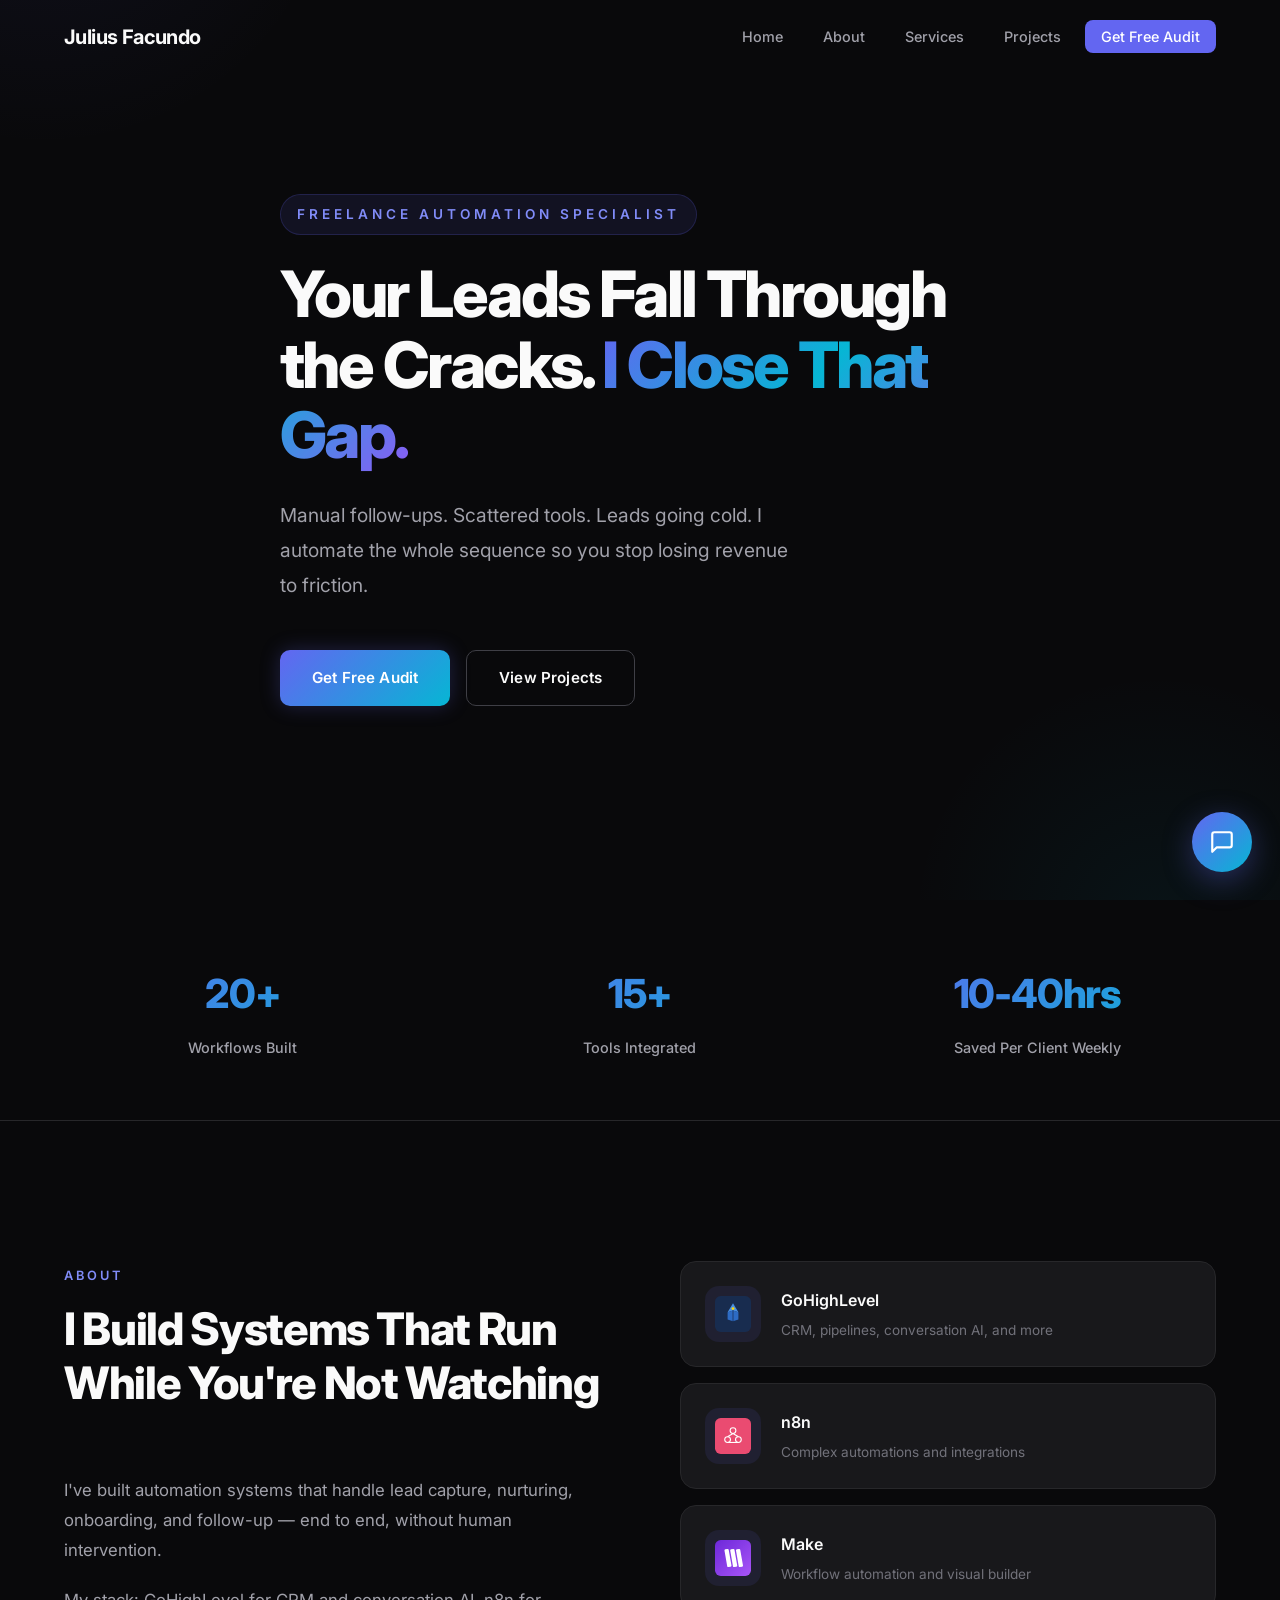
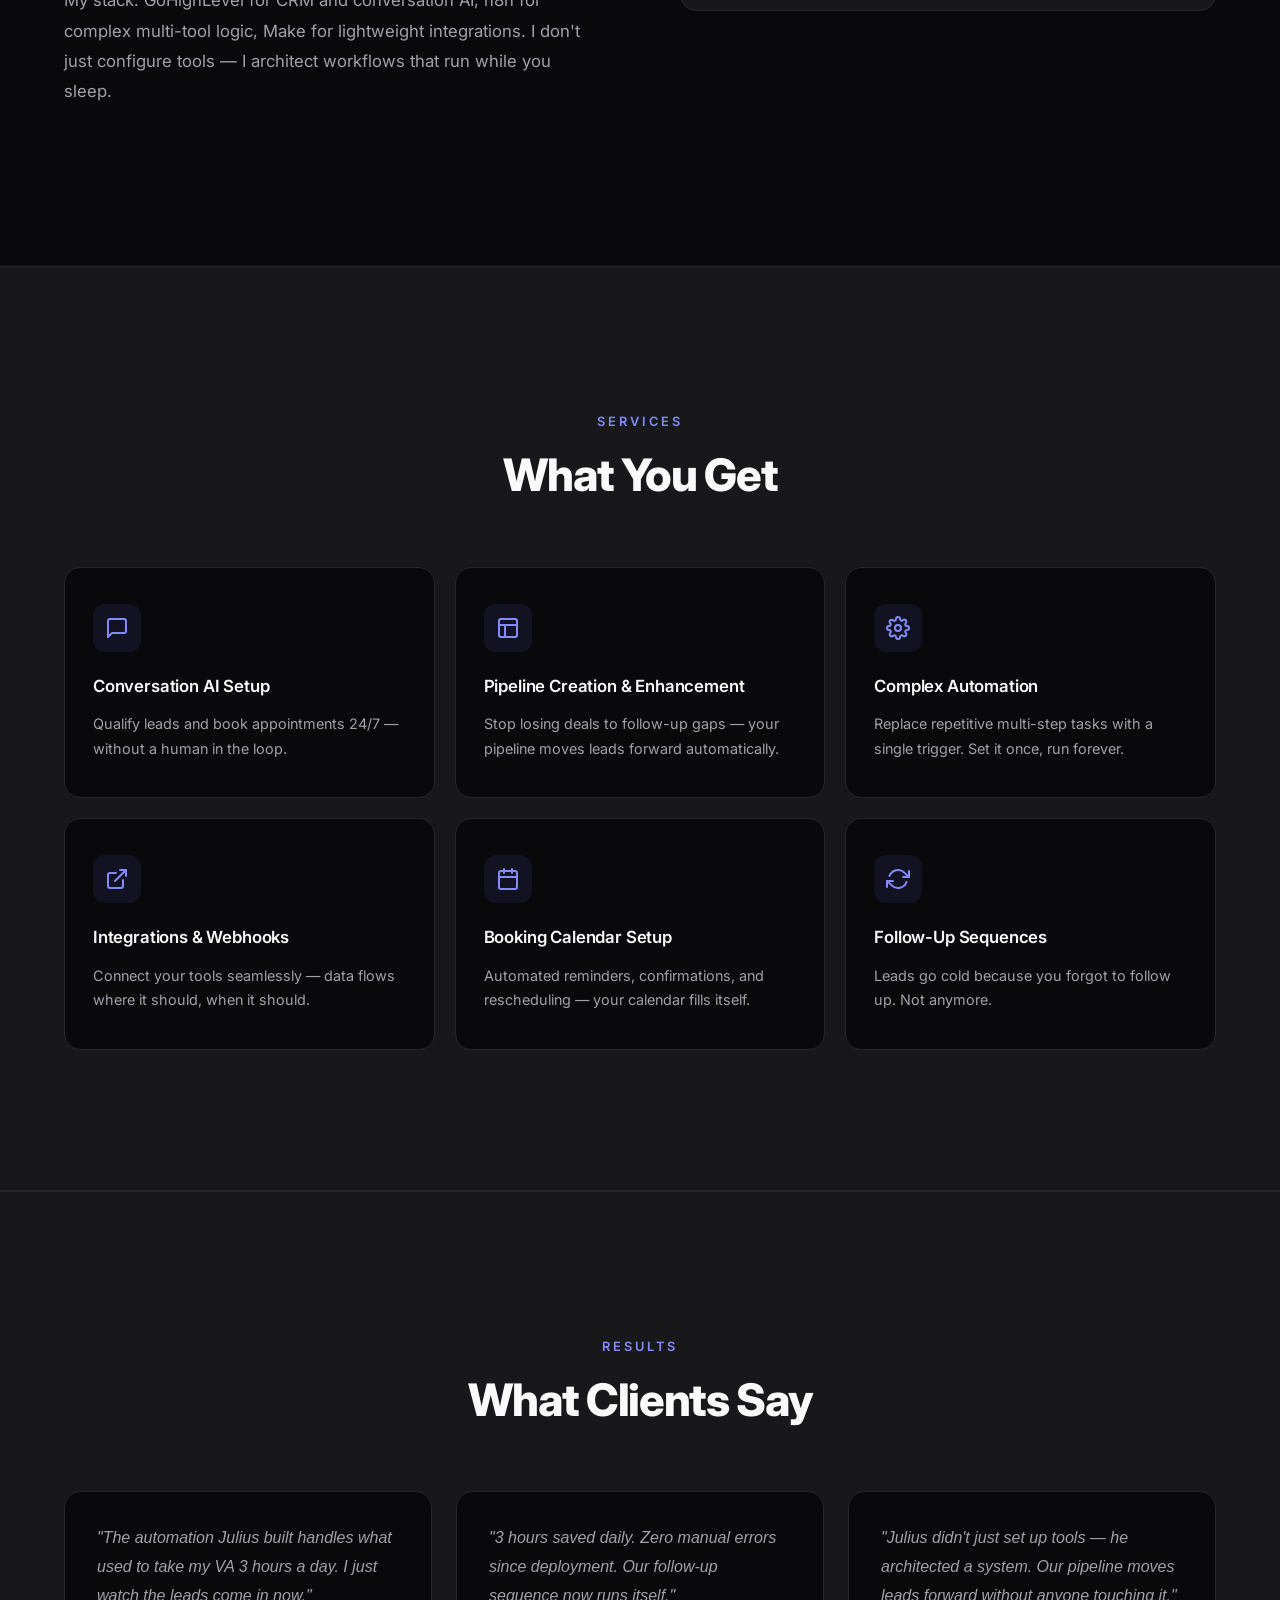
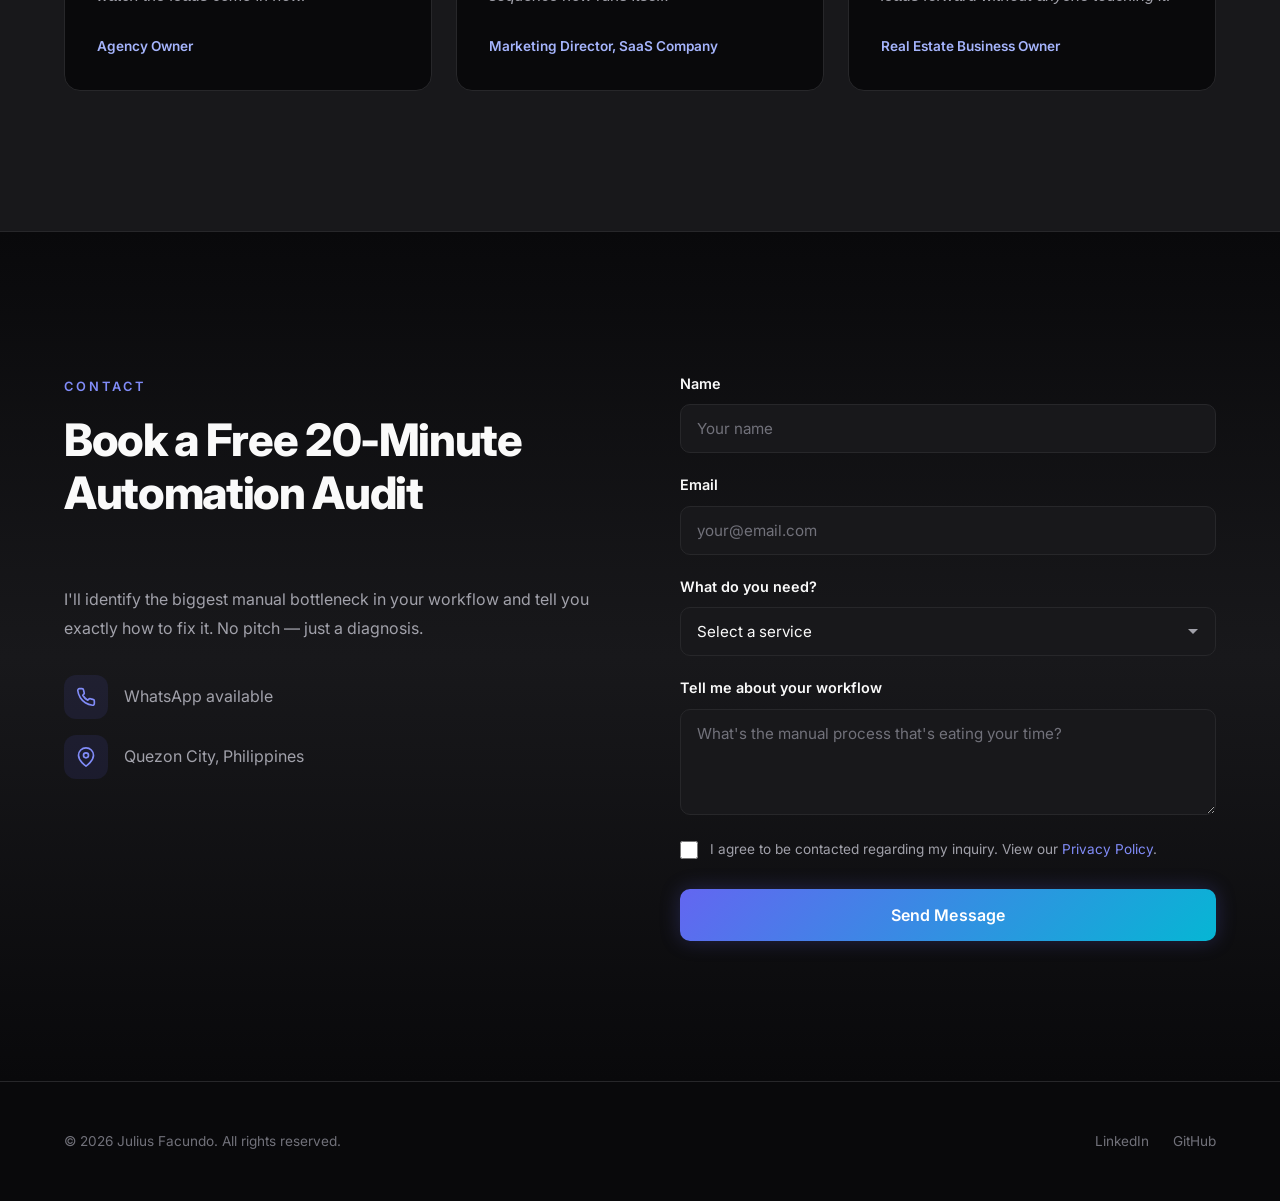
==== commit 656a1453: "Audit fixes - canonical URLs, sitemap, robots.txt, copy rewrite, metrics, social proof, case studies" ====
--- a/index.html
+++ b/index.html
@@ -3,23 +3,24 @@
 <head>
   <meta charset="UTF-8">
   <meta name="viewport" content="width=device-width, initial-scale=1.0">
-  <title>Julius Facundo | Automation Specialist - GoHighLevel & n8n</title>
-  <meta name="description" content="Professional automation specialist offering GoHighLevel CRM setup, n8n workflow automation, Make automations, conversation AI, pipeline creation, booking calendar setup, and webhook integrations.">
-  <meta name="keywords" content="GoHighLevel, n8n, Make, automation specialist, CRM pipeline, conversation AI, webhook integration, booking calendar, workflow automation, Philippines">
+  <title>Julius Facundo | Freelance GoHighLevel & n8n Automation Specialist</title>
+  <meta name="description" content="Freelance automation specialist helping businesses automate lead capture, nurturing, and follow-up with GoHighLevel, n8n, and Make. Based in Quezon City, Philippines.">
+  <meta name="keywords" content="GoHighLevel, n8n, Make, automation specialist, CRM pipeline, conversation AI, webhook integration, booking calendar, workflow automation, Philippines freelancer">
   <meta name="author" content="Julius Facundo">
   <meta name="robots" content="index, follow">
-  <meta property="og:title" content="Julius Facundo | Automation Specialist">
-  <meta property="og:description" content="GoHighLevel CRM setup, n8n workflow automation, and Make integrations for businesses.">
+  <meta property="og:title" content="Julius Facundo | Freelance Automation Specialist">
+  <meta property="og:description" content="I automate lead capture, nurturing, and follow-up so you stop losing revenue to manual friction.">
   <meta property="og:type" content="website">
   <meta property="og:url" content="https://automation-expert.jfacundo.com">
+  <meta property="og:image" content="https://automation-expert.jfacundo.com/assets/images/og-image.png">
   <meta name="twitter:card" content="summary_large_image">
   <link rel="canonical" href="https://automation-expert.jfacundo.com">
   <script type="application/ld+json">
   {
     "@context": "https://schema.org",
     "@type": "ProfessionalService",
-    "name": "Julius Facundo - Automation Specialist",
-    "description": "Professional automation specialist offering GoHighLevel CRM setup, n8n workflow automation, Make automations, and integrations.",
+    "name": "Julius Facundo - Freelance Automation Specialist",
+    "description": "Freelance automation specialist helping businesses automate lead capture, nurturing, and follow-up with GoHighLevel, n8n, and Make.",
     "url": "https://automation-expert.jfacundo.com",
     "telephone": "+639155642368",
     "address": {
@@ -32,13 +33,13 @@
       "@type": "OfferCatalog",
       "name": "Automation Services",
       "itemListElement": [
-        {"@type": "Offer", "itemOffered": {"@type": "Service", "name": "Conversation AI Setup", "description": "AI-powered conversation systems for customer interactions."}},
-        {"@type": "Offer", "itemOffered": {"@type": "Service", "name": "Pipeline Creation & Enhancement", "description": "Build or optimize sales pipelines for maximum efficiency."}},
-        {"@type": "Offer", "itemOffered": {"@type": "Service", "name": "Complex Automation", "description": "Sophisticated automation workflows that save hours of manual work."}},
-        {"@type": "Offer", "itemOffered": {"@type": "Service", "name": "Make Workflow Automation", "description": "Powerful automation workflows using Make (formerly Integromat)."}},
-        {"@type": "Offer", "itemOffered": {"@type": "Service", "name": "Integrations & Webhooks", "description": "Seamless tool integrations with custom webhook setups."}},
-        {"@type": "Offer", "itemOffered": {"@type": "Service", "name": "Booking Calendar Setup", "description": "Automated booking systems that streamline scheduling."}},
-        {"@type": "Offer", "itemOffered": {"@type": "Service", "name": "Automation Follow-Up Sequences", "description": "Automated follow-up sequences that nurture leads and close deals."}}
+        {"@type": "Offer", "itemOffered": {"@type": "Service", "name": "Conversation AI Setup", "description": "Qualify leads and book appointments 24/7 without a human in the loop."}},
+        {"@type": "Offer", "itemOffered": {"@type": "Service", "name": "Pipeline Creation & Enhancement", "description": "Stop losing deals to follow-up gaps — your pipeline moves leads forward automatically."}},
+        {"@type": "Offer", "itemOffered": {"@type": "Service", "name": "Complex Automation", "description": "Replace repetitive multi-step tasks with a single trigger. Set it once, run forever."}},
+        {"@type": "Offer", "itemOffered": {"@type": "Service", "name": "Make Workflow Automation", "description": "Lightweight integrations that connect your tools without writing code."}},
+        {"@type": "Offer", "itemOffered": {"@type": "Service", "name": "Integrations & Webhooks", "description": "Connect your tools seamlessly with custom webhook setups."}},
+        {"@type": "Offer", "itemOffered": {"@type": "Service", "name": "Booking Calendar Setup", "description": "Automated reminders, confirmations, and rescheduling — your calendar fills itself."}},
+        {"@type": "Offer", "itemOffered": {"@type": "Service", "name": "Follow-Up Sequences", "description": "Automated follow-up sequences that nurture leads and close deals."}}
       ]
     }
   }
@@ -60,8 +61,8 @@
         <li><a href="#home" class="nav-link">Home</a></li>
         <li><a href="#about" class="nav-link">About</a></li>
         <li><a href="#services" class="nav-link">Services</a></li>
-        <li><a href="projects.html" class="nav-link nav-cta">Projects</a></li>
-        <li><a href="#contact" class="nav-link">Contact</a></li>
+        <li><a href="projects.html" class="nav-link">Projects</a></li>
+        <li><a href="#contact" class="nav-link nav-cta">Get Free Audit</a></li>
       </ul>
     </div>
   </nav>
@@ -71,11 +72,31 @@
     <div class="container">
       <div class="hero-content">
         <span class="hero-tagline">Freelance Automation Specialist</span>
-        <h1>Streamline Your Business With <span class="gradient-text">GoHighLevel & n8n</span></h1>
-        <p class="hero-description">I help businesses automate workflows, build smart pipelines, and integrate tools so you can focus on what matters most.</p>
+        <h1>Your Leads Fall Through the Cracks. <span class="gradient-text">I Close That Gap.</span></h1>
+        <p class="hero-description">Manual follow-ups. Scattered tools. Leads going cold. I automate the whole sequence so you stop losing revenue to friction.</p>
         <div class="hero-buttons">
-          <a href="projects.html" class="btn btn-primary">View Projects</a>
-          <a href="#contact" class="btn btn-secondary">Contact Me</a>
+          <a href="#contact" class="btn btn-primary">Get Free Audit</a>
+          <a href="projects.html" class="btn btn-secondary">View Projects</a>
+        </div>
+      </div>
+    </div>
+  </section>
+
+  <!-- Metrics Bar -->
+  <section class="metrics">
+    <div class="container">
+      <div class="metrics-grid">
+        <div class="metric-item">
+          <span class="metric-number">20+</span>
+          <span class="metric-label">Workflows Built</span>
+        </div>
+        <div class="metric-item">
+          <span class="metric-number">15+</span>
+          <span class="metric-label">Tools Integrated</span>
+        </div>
+        <div class="metric-item">
+          <span class="metric-number">10-40hrs</span>
+          <span class="metric-label">Saved Per Client Weekly</span>
         </div>
       </div>
     </div>
@@ -88,10 +109,10 @@
         <div class="about-text">
           <div class="section-header">
             <span class="section-label">About</span>
-            <h2 class="section-title">Turning Complex Workflows Into Simple Automations</h2>
-          </div>
-          <p>I am a freelance automation specialist with hands-on experience in GoHighLevel, n8n, and Make. I help businesses eliminate manual tasks and create efficient, automated workflows.</p>
-          <p>With a year of focused experience in GoHighLevel and deep expertise in n8n and Make automation, I build systems that save time and reduce human error. I work directly with business owners and teams -- no middlemen, no agency overhead.</p>
+            <h2 class="section-title">I Build Systems That Run While You're Not Watching</h2>
+          </div>
+          <p>I've built automation systems that handle lead capture, nurturing, onboarding, and follow-up — end to end, without human intervention.</p>
+          <p>My stack: GoHighLevel for CRM and conversation AI, n8n for complex multi-tool logic, Make for lightweight integrations. I don't just configure tools — I architect workflows that run while you sleep.</p>
         </div>
         <div class="skills-grid">
           <div class="skill-card">
@@ -131,71 +152,101 @@
     <div class="container">
       <div class="section-header" style="text-align: center;">
         <span class="section-label">Services</span>
-        <h2 class="section-title">What I Can Do For Your Business</h2>
+        <h2 class="section-title">What You Get</h2>
       </div>
       <div class="services-grid">
-        <div class="service-card animate-in">
+        <div class="service-card">
           <div class="service-icon">
             <svg viewBox="0 0 24 24" fill="none" stroke="currentColor" stroke-width="2" stroke-linecap="round" stroke-linejoin="round"><path d="M21 15a2 2 0 0 1-2 2H7l-4 4V5a2 2 0 0 1 2-2h14a2 2 0 0 1 2 2z"></path></svg>
           </div>
           <h3>Conversation AI Setup</h3>
-          <p>Implement AI-powered conversation systems that handle customer interactions intelligently.</p>
-        </div>
-        <div class="service-card animate-in">
+          <p>Qualify leads and book appointments 24/7 — without a human in the loop.</p>
+        </div>
+        <div class="service-card">
           <div class="service-icon">
             <svg viewBox="0 0 24 24" fill="none" stroke="currentColor" stroke-width="2" stroke-linecap="round" stroke-linejoin="round"><rect x="3" y="3" width="18" height="18" rx="2" ry="2"></rect><line x1="3" y1="9" x2="21" y2="9"></line><line x1="9" y1="21" x2="9" y2="9"></line></svg>
           </div>
           <h3>Pipeline Creation & Enhancement</h3>
-          <p>Build or optimize your sales pipelines for maximum efficiency and conversion.</p>
-        </div>
-        <div class="service-card animate-in">
+          <p>Stop losing deals to follow-up gaps — your pipeline moves leads forward automatically.</p>
+        </div>
+        <div class="service-card">
           <div class="service-icon">
             <svg viewBox="0 0 24 24" fill="none" stroke="currentColor" stroke-width="2" stroke-linecap="round" stroke-linejoin="round"><circle cx="12" cy="12" r="3"></circle><path d="M19.4 15a1.65 1.65 0 0 0 .33 1.82l.06.06a2 2 0 0 1 0 2.83 2 2 0 0 1-2.83 0l-.06-.06a1.65 1.65 0 0 0-1.82-.33 1.65 1.65 0 0 0-1 1.51V21a2 2 0 0 1-2 2 2 2 0 0 1-2-2v-.09A1.65 1.65 0 0 0 9 19.4a1.65 1.65 0 0 0-1.82.33l-.06.06a2 2 0 0 1-2.83 0 2 2 0 0 1 0-2.83l.06-.06A1.65 1.65 0 0 0 4.68 15a1.65 1.65 0 0 0-1.51-1H3a2 2 0 0 1-2-2 2 2 0 0 1 2-2h.09A1.65 1.65 0 0 0 4.6 9a1.65 1.65 0 0 0-.33-1.82l-.06-.06a2 2 0 0 1 0-2.83 2 2 0 0 1 2.83 0l.06.06A1.65 1.65 0 0 0 9 4.68a1.65 1.65 0 0 0 1-1.51V3a2 2 0 0 1 2-2 2 2 0 0 1 2 2v.09a1.65 1.65 0 0 0 1 1.51 1.65 1.65 0 0 0 1.82-.33l.06-.06a2 2 0 0 1 2.83 0 2 2 0 0 1 0 2.83l-.06.06a1.65 1.65 0 0 0-.33 1.82V9a1.65 1.65 0 0 0 1.51 1H21a2 2 0 0 1 2 2 2 2 0 0 1-2 2h-.09a1.65 1.65 0 0 0-1.51 1z"></path></svg>
           </div>
           <h3>Complex Automation</h3>
-          <p>Design and implement sophisticated automation workflows that save hours of manual work.</p>
-        </div>
-        <div class="service-card animate-in">
+          <p>Replace repetitive multi-step tasks with a single trigger. Set it once, run forever.</p>
+        </div>
+        <div class="service-card">
           <div class="service-icon">
             <svg viewBox="0 0 24 24" fill="none" stroke="currentColor" stroke-width="2" stroke-linecap="round" stroke-linejoin="round"><path d="M18 13v6a2 2 0 0 1-2 2H5a2 2 0 0 1-2-2V8a2 2 0 0 1 2-2h6"></path><polyline points="15 3 21 3 21 9"></polyline><line x1="10" y1="14" x2="21" y2="3"></line></svg>
           </div>
           <h3>Integrations & Webhooks</h3>
-          <p>Connect your tools seamlessly with custom integrations and webhook setups.</p>
-        </div>
-        <div class="service-card animate-in">
+          <p>Connect your tools seamlessly — data flows where it should, when it should.</p>
+        </div>
+        <div class="service-card">
           <div class="service-icon">
             <svg viewBox="0 0 24 24" fill="none" stroke="currentColor" stroke-width="2" stroke-linecap="round" stroke-linejoin="round"><rect x="3" y="4" width="18" height="18" rx="2" ry="2"></rect><line x1="16" y1="2" x2="16" y2="6"></line><line x1="8" y1="2" x2="8" y2="6"></line><line x1="3" y1="10" x2="21" y2="10"></line></svg>
           </div>
           <h3>Booking Calendar Setup</h3>
-          <p>Configure booking systems that streamline scheduling and reduce no-shows.</p>
-        </div>
-        <div class="service-card animate-in">
+          <p>Automated reminders, confirmations, and rescheduling — your calendar fills itself.</p>
+        </div>
+        <div class="service-card">
           <div class="service-icon">
             <svg viewBox="0 0 24 24" fill="none" stroke="currentColor" stroke-width="2" stroke-linecap="round" stroke-linejoin="round"><polyline points="23 4 23 10 17 10"></polyline><polyline points="1 20 1 14 7 14"></polyline><path d="M3.51 9a9 9 0 0 1 14.85-3.36L23 10M1 14l4.64 4.36A9 9 0 0 0 20.49 15"></path></svg>
           </div>
           <h3>Follow-Up Sequences</h3>
-          <p>Build automated follow-up sequences that nurture leads and close deals.</p>
+          <p>Leads go cold because you forgot to follow up. Not anymore.</p>
+        </div>
+      </div>
+    </div>
+  </section>
+
+  <!-- Social Proof -->
+  <section class="section social-proof">
+    <div class="container">
+      <div class="section-header" style="text-align: center;">
+        <span class="section-label">Results</span>
+        <h2 class="section-title">What Clients Say</h2>
+      </div>
+      <div class="testimonials-grid">
+        <div class="testimonial-card">
+          <p class="testimonial-text">"The automation Julius built handles what used to take my VA 3 hours a day. I just watch the leads come in now."</p>
+          <div class="testimonial-author">
+            <span class="testimonial-role">Agency Owner</span>
+          </div>
+        </div>
+        <div class="testimonial-card">
+          <p class="testimonial-text">"3 hours saved daily. Zero manual errors since deployment. Our follow-up sequence now runs itself."</p>
+          <div class="testimonial-author">
+            <span class="testimonial-role">Marketing Director, SaaS Company</span>
+          </div>
+        </div>
+        <div class="testimonial-card">
+          <p class="testimonial-text">"Julius didn't just set up tools — he architected a system. Our pipeline moves leads forward without anyone touching it."</p>
+          <div class="testimonial-author">
+            <span class="testimonial-role">Real Estate Business Owner</span>
+          </div>
         </div>
       </div>
     </div>
   </section>
 
   <!-- Contact -->
-  <section class="section" id="contact">
+  <section class="section contact" id="contact">
     <div class="container">
       <div class="contact-grid">
         <div class="contact-info">
           <div class="section-header">
             <span class="section-label">Contact</span>
-            <h2 class="section-title">Let's Work Together</h2>
-          </div>
-          <p>Ready to automate your business? Fill out the form and I'll get back to you within 24 hours.</p>
+            <h2 class="section-title">Book a Free 20-Minute Automation Audit</h2>
+          </div>
+          <p>I'll identify the biggest manual bottleneck in your workflow and tell you exactly how to fix it. No pitch — just a diagnosis.</p>
           <div class="contact-details">
             <div class="contact-item">
               <div class="contact-item-icon">
                 <svg viewBox="0 0 24 24" fill="none" stroke="currentColor" stroke-width="2" stroke-linecap="round" stroke-linejoin="round"><path d="M22 16.92v3a2 2 0 0 1-2.18 2 19.79 19.79 0 0 1-8.63-3.07 19.5 19.5 0 0 1-6-6 19.79 19.79 0 0 1-3.07-8.67A2 2 0 0 1 4.11 2h3a2 2 0 0 1 2 1.72 12.84 12.84 0 0 0 .7 2.81 2 2 0 0 1-.45 2.11L8.09 9.91a16 16 0 0 0 6 6l1.27-1.27a2 2 0 0 1 2.11-.45 12.84 12.84 0 0 0 2.81.7A2 2 0 0 1 22 16.92z"></path></svg>
               </div>
-              <span>+639155642368</span>
+              <span>WhatsApp available</span>
             </div>
             <div class="contact-item">
               <div class="contact-item-icon">
@@ -215,7 +266,7 @@
             <input type="email" id="email" name="email" required placeholder="your@email.com">
           </div>
           <div class="form-group">
-            <label for="service">Service Needed</label>
+            <label for="service">What do you need?</label>
             <select id="service" name="service" required>
               <option value="" disabled selected>Select a service</option>
               <option value="conversation-ai">Conversation AI Setup</option>
@@ -229,8 +280,8 @@
             </select>
           </div>
           <div class="form-group">
-            <label for="message">Message</label>
-            <textarea id="message" name="message" rows="4" required placeholder="Tell me about your project..."></textarea>
+            <label for="message">Tell me about your workflow</label>
+            <textarea id="message" name="message" rows="4" required placeholder="What's the manual process that's eating your time?"></textarea>
           </div>
           <div class="form-group form-checkbox">
             <label>
@@ -248,7 +299,13 @@
   <!-- Footer -->
   <footer class="footer">
     <div class="container">
-      <p>&copy; 2026 Julius Facundo. All rights reserved.</p>
+      <div class="footer-content">
+        <p>&copy; 2026 Julius Facundo. All rights reserved.</p>
+        <div class="footer-links">
+          <a href="https://linkedin.com/in/jfacundo11" target="_blank" rel="noopener">LinkedIn</a>
+          <a href="https://github.com/jfacundo11" target="_blank" rel="noopener">GitHub</a>
+        </div>
+      </div>
     </div>
   </footer>
 
@@ -263,7 +320,7 @@
         <button class="chatbot-close" id="chatbotClose" aria-label="Close chat">&times;</button>
       </div>
       <div class="chatbot-messages" id="chatbotMessages">
-        <div class="chat-message bot">How can I help you today?</div>
+        <div class="chat-message bot">Got a manual workflow killing your team's time? Tell me what it is — I'll tell you if it can be automated.</div>
       </div>
       <form class="chatbot-input" id="chatbotForm">
         <input type="text" id="chatbotInput" placeholder="Type a message..." required>
--- a/css/style.css
+++ b/css/style.css
@@ -447,6 +447,10 @@
 }
 
 /* ---------- Contact ---------- */
+.contact {
+  background: linear-gradient(180deg, var(--bg) 0%, var(--bg-card) 50%, var(--bg) 100%);
+}
+
 .contact-grid {
   display: grid;
   grid-template-columns: 1fr 1fr;
@@ -748,12 +752,142 @@
 .footer {
   padding: 48px 0;
   border-top: 1px solid var(--border);
-  text-align: center;
+}
+
+.footer-content {
+  display: flex;
+  justify-content: space-between;
+  align-items: center;
 }
 
 .footer p {
   color: var(--text-dim);
   font-size: 0.85rem;
+}
+
+.footer-links {
+  display: flex;
+  gap: 24px;
+}
+
+.footer-links a {
+  color: var(--text-dim);
+  font-size: 0.85rem;
+  transition: color var(--transition);
+}
+
+.footer-links a:hover {
+  color: var(--accent);
+}
+
+/* ---------- Metrics Bar ---------- */
+.metrics {
+  padding: 60px 0;
+  border-bottom: 1px solid var(--border);
+}
+
+.metrics-grid {
+  display: grid;
+  grid-template-columns: repeat(3, 1fr);
+  gap: 40px;
+  text-align: center;
+}
+
+.metric-item {
+  display: flex;
+  flex-direction: column;
+  gap: 8px;
+}
+
+.metric-number {
+  font-size: 2.5rem;
+  font-weight: 800;
+  letter-spacing: -0.03em;
+  background: linear-gradient(135deg, var(--gradient-1), var(--gradient-2));
+  -webkit-background-clip: text;
+  -webkit-text-fill-color: transparent;
+  background-clip: text;
+}
+
+.metric-label {
+  color: var(--text-muted);
+  font-size: 0.9rem;
+  font-weight: 500;
+}
+
+/* ---------- Social Proof ---------- */
+.social-proof {
+  background: var(--bg-card);
+  border-top: 1px solid var(--border);
+  border-bottom: 1px solid var(--border);
+}
+
+.testimonials-grid {
+  display: grid;
+  grid-template-columns: repeat(3, 1fr);
+  gap: 24px;
+}
+
+.testimonial-card {
+  padding: 32px;
+  background: var(--bg);
+  border: 1px solid var(--border);
+  border-radius: var(--radius);
+  transition: all var(--transition);
+}
+
+.testimonial-card:hover {
+  border-color: var(--accent-dim);
+  transform: translateY(-4px);
+}
+
+.testimonial-text {
+  font-size: 1rem;
+  line-height: 1.8;
+  color: var(--text-muted);
+  margin-bottom: 24px;
+  font-style: italic;
+}
+
+.testimonial-author {
+  display: flex;
+  flex-direction: column;
+  gap: 4px;
+}
+
+.testimonial-role {
+  font-size: 0.85rem;
+  font-weight: 600;
+  color: var(--accent-bright);
+}
+
+/* ---------- Project Case Studies ---------- */
+.project-problem,
+.project-solution,
+.project-result {
+  font-size: 0.9rem;
+  line-height: 1.7;
+  margin-bottom: 12px;
+}
+
+.project-problem {
+  color: var(--text-dim);
+}
+
+.project-solution {
+  color: var(--text-muted);
+}
+
+.project-result {
+  color: var(--text);
+  padding: 12px 16px;
+  background: rgba(99, 102, 241, 0.05);
+  border-left: 3px solid var(--accent);
+  border-radius: 0 8px 8px 0;
+}
+
+.project-result strong {
+  color: var(--accent-bright);
 }
 
 /* ---------- Chatbot ---------- */
@@ -934,6 +1068,10 @@
   }
 
   .services-grid {
+    grid-template-columns: repeat(2, 1fr);
+  }
+
+  .testimonials-grid {
     grid-template-columns: repeat(2, 1fr);
   }
 
@@ -1017,6 +1155,15 @@
     grid-template-columns: 1fr;
   }
 
+  .testimonials-grid {
+    grid-template-columns: 1fr;
+  }
+
+  .metrics-grid {
+    grid-template-columns: 1fr;
+    gap: 32px;
+  }
+
   .projects-grid {
     grid-template-columns: 1fr;
   }
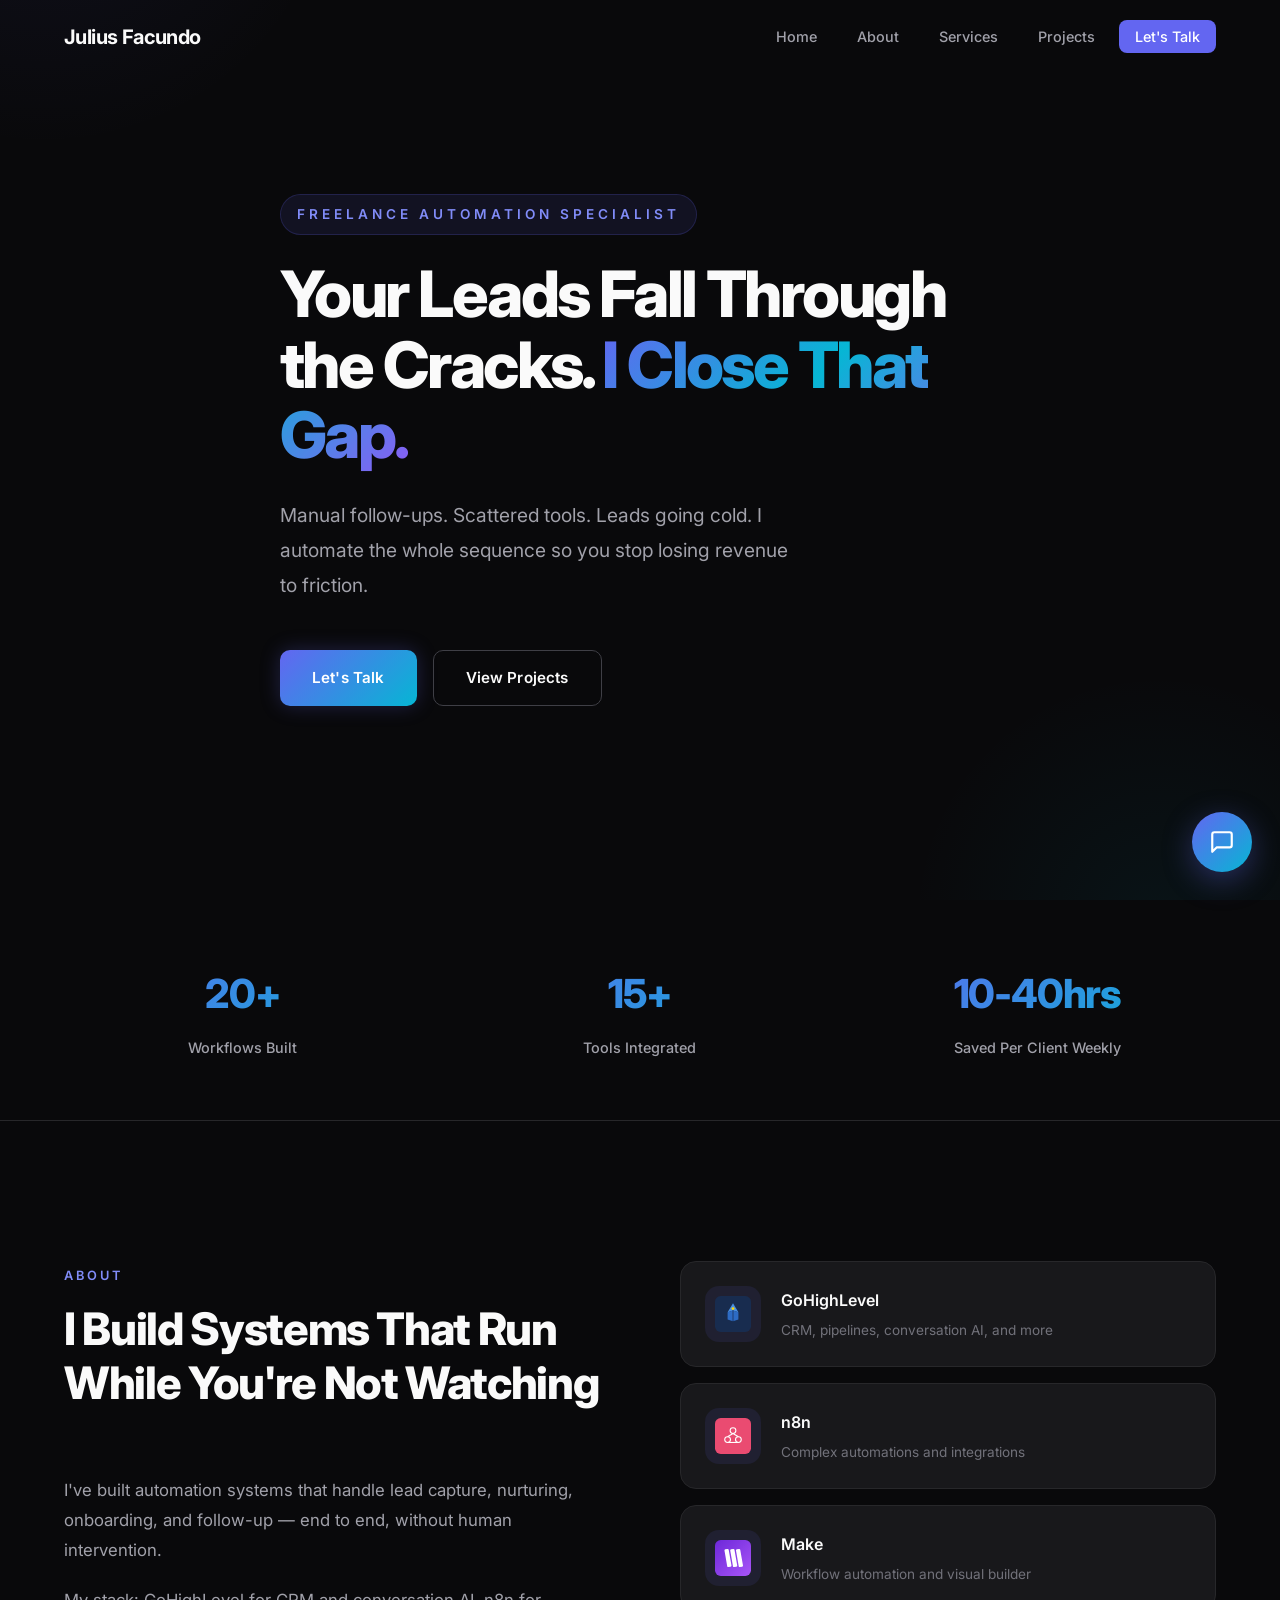
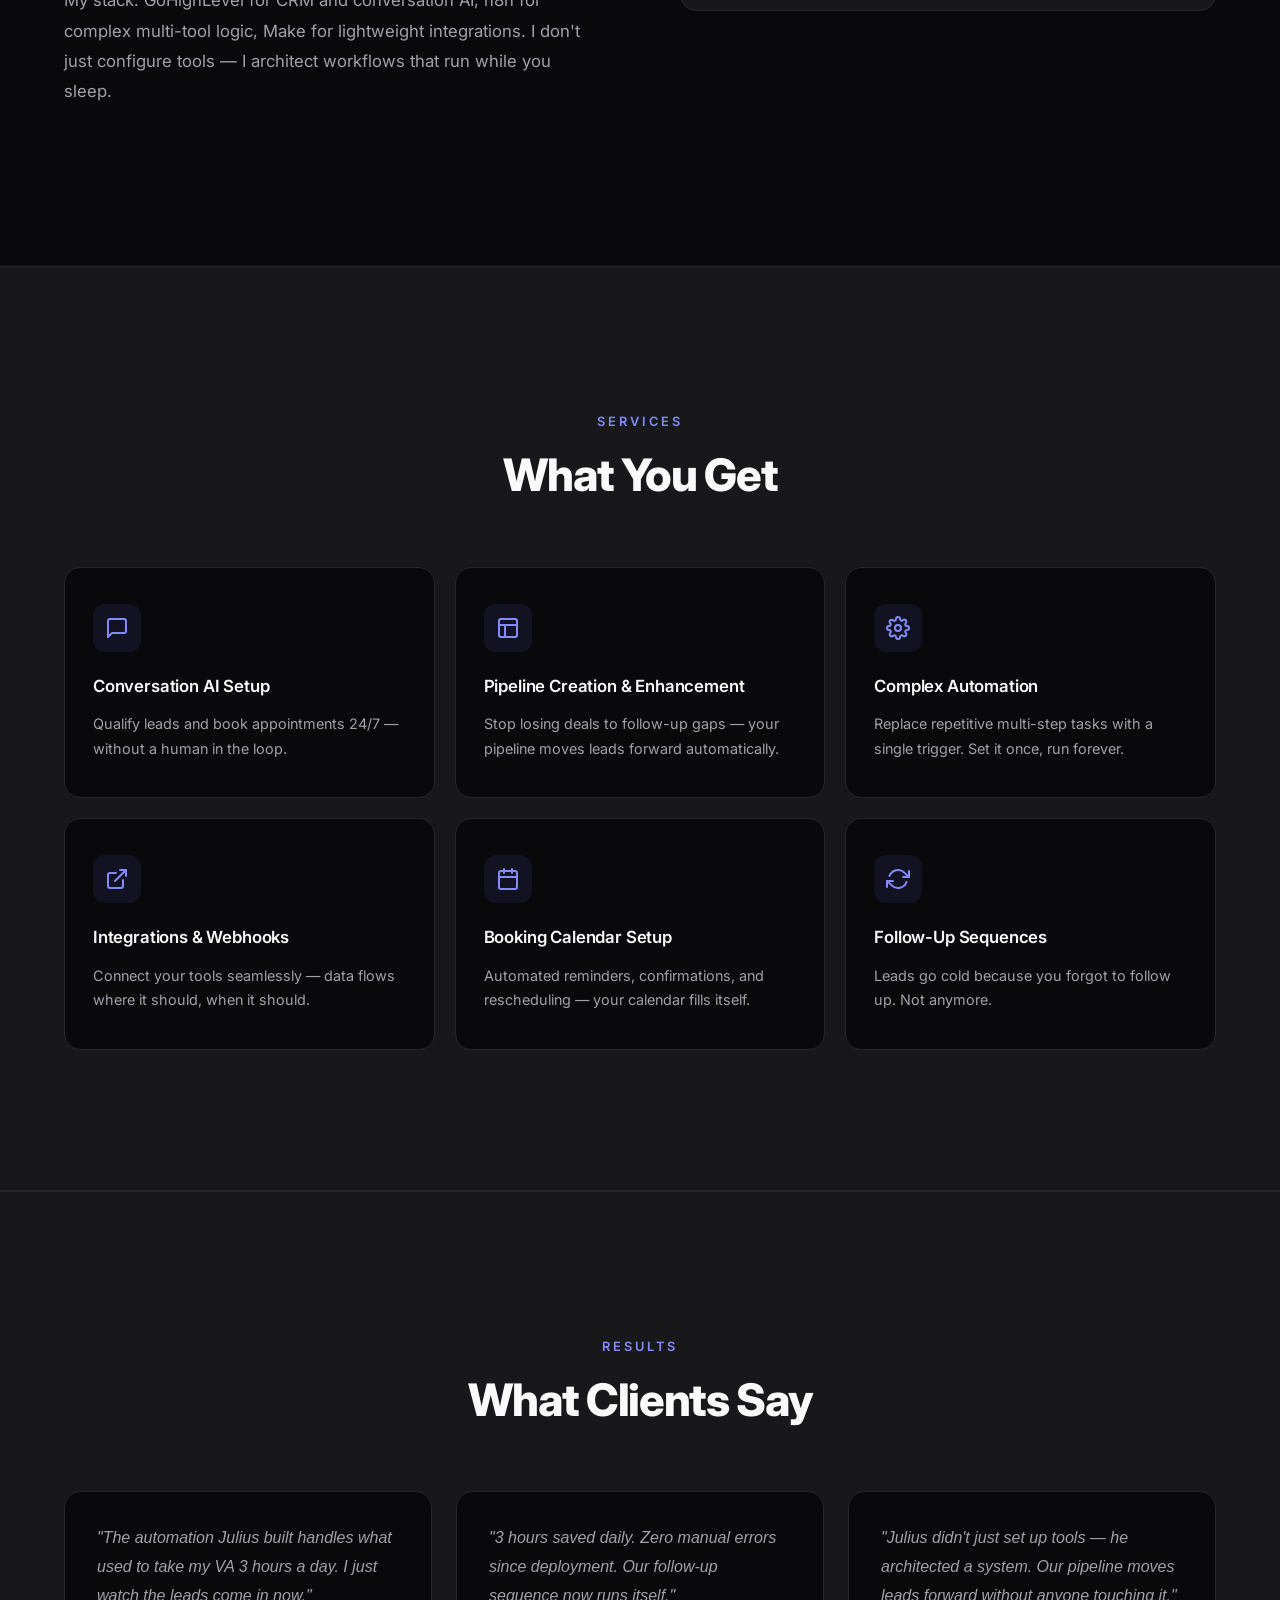
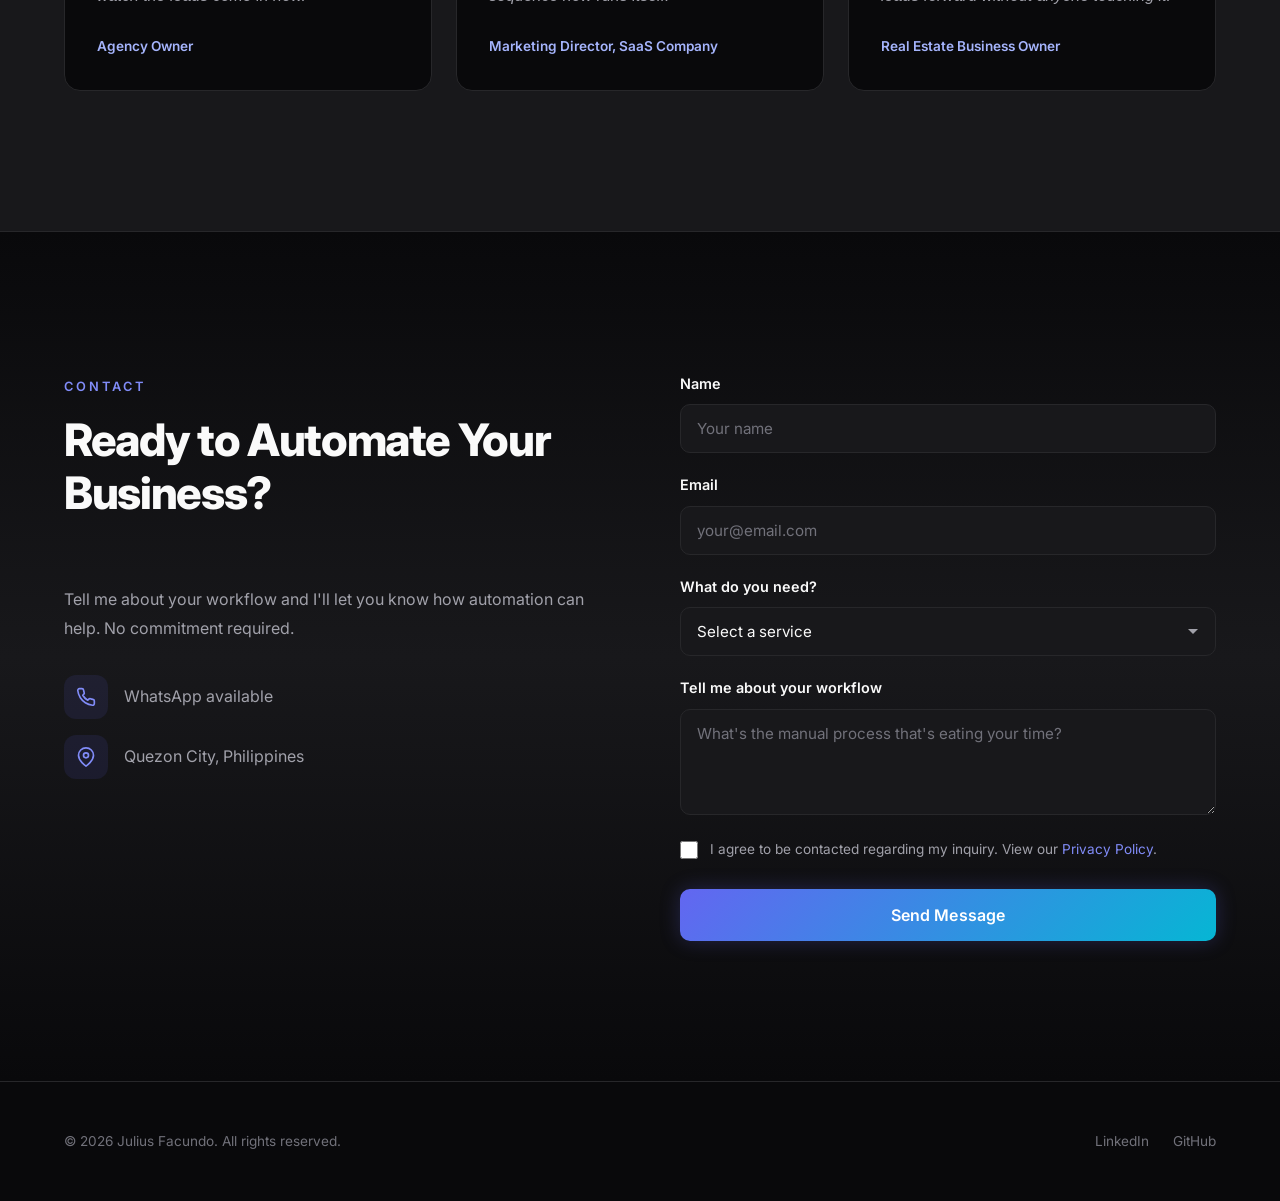
==== commit 995f0b7b: "Change CTA from 'Free Audit' to 'Let's Talk'" ====
--- a/index.html
+++ b/index.html
@@ -62,7 +62,7 @@
         <li><a href="#about" class="nav-link">About</a></li>
         <li><a href="#services" class="nav-link">Services</a></li>
         <li><a href="projects.html" class="nav-link">Projects</a></li>
-        <li><a href="#contact" class="nav-link nav-cta">Get Free Audit</a></li>
+        <li><a href="#contact" class="nav-link nav-cta">Let's Talk</a></li>
       </ul>
     </div>
   </nav>
@@ -75,7 +75,7 @@
         <h1>Your Leads Fall Through the Cracks. <span class="gradient-text">I Close That Gap.</span></h1>
         <p class="hero-description">Manual follow-ups. Scattered tools. Leads going cold. I automate the whole sequence so you stop losing revenue to friction.</p>
         <div class="hero-buttons">
-          <a href="#contact" class="btn btn-primary">Get Free Audit</a>
+          <a href="#contact" class="btn btn-primary">Let's Talk</a>
           <a href="projects.html" class="btn btn-secondary">View Projects</a>
         </div>
       </div>
@@ -238,9 +238,9 @@
         <div class="contact-info">
           <div class="section-header">
             <span class="section-label">Contact</span>
-            <h2 class="section-title">Book a Free 20-Minute Automation Audit</h2>
-          </div>
-          <p>I'll identify the biggest manual bottleneck in your workflow and tell you exactly how to fix it. No pitch — just a diagnosis.</p>
+            <h2 class="section-title">Ready to Automate Your Business?</h2>
+          </div>
+          <p>Tell me about your workflow and I'll let you know how automation can help. No commitment required.</p>
           <div class="contact-details">
             <div class="contact-item">
               <div class="contact-item-icon">
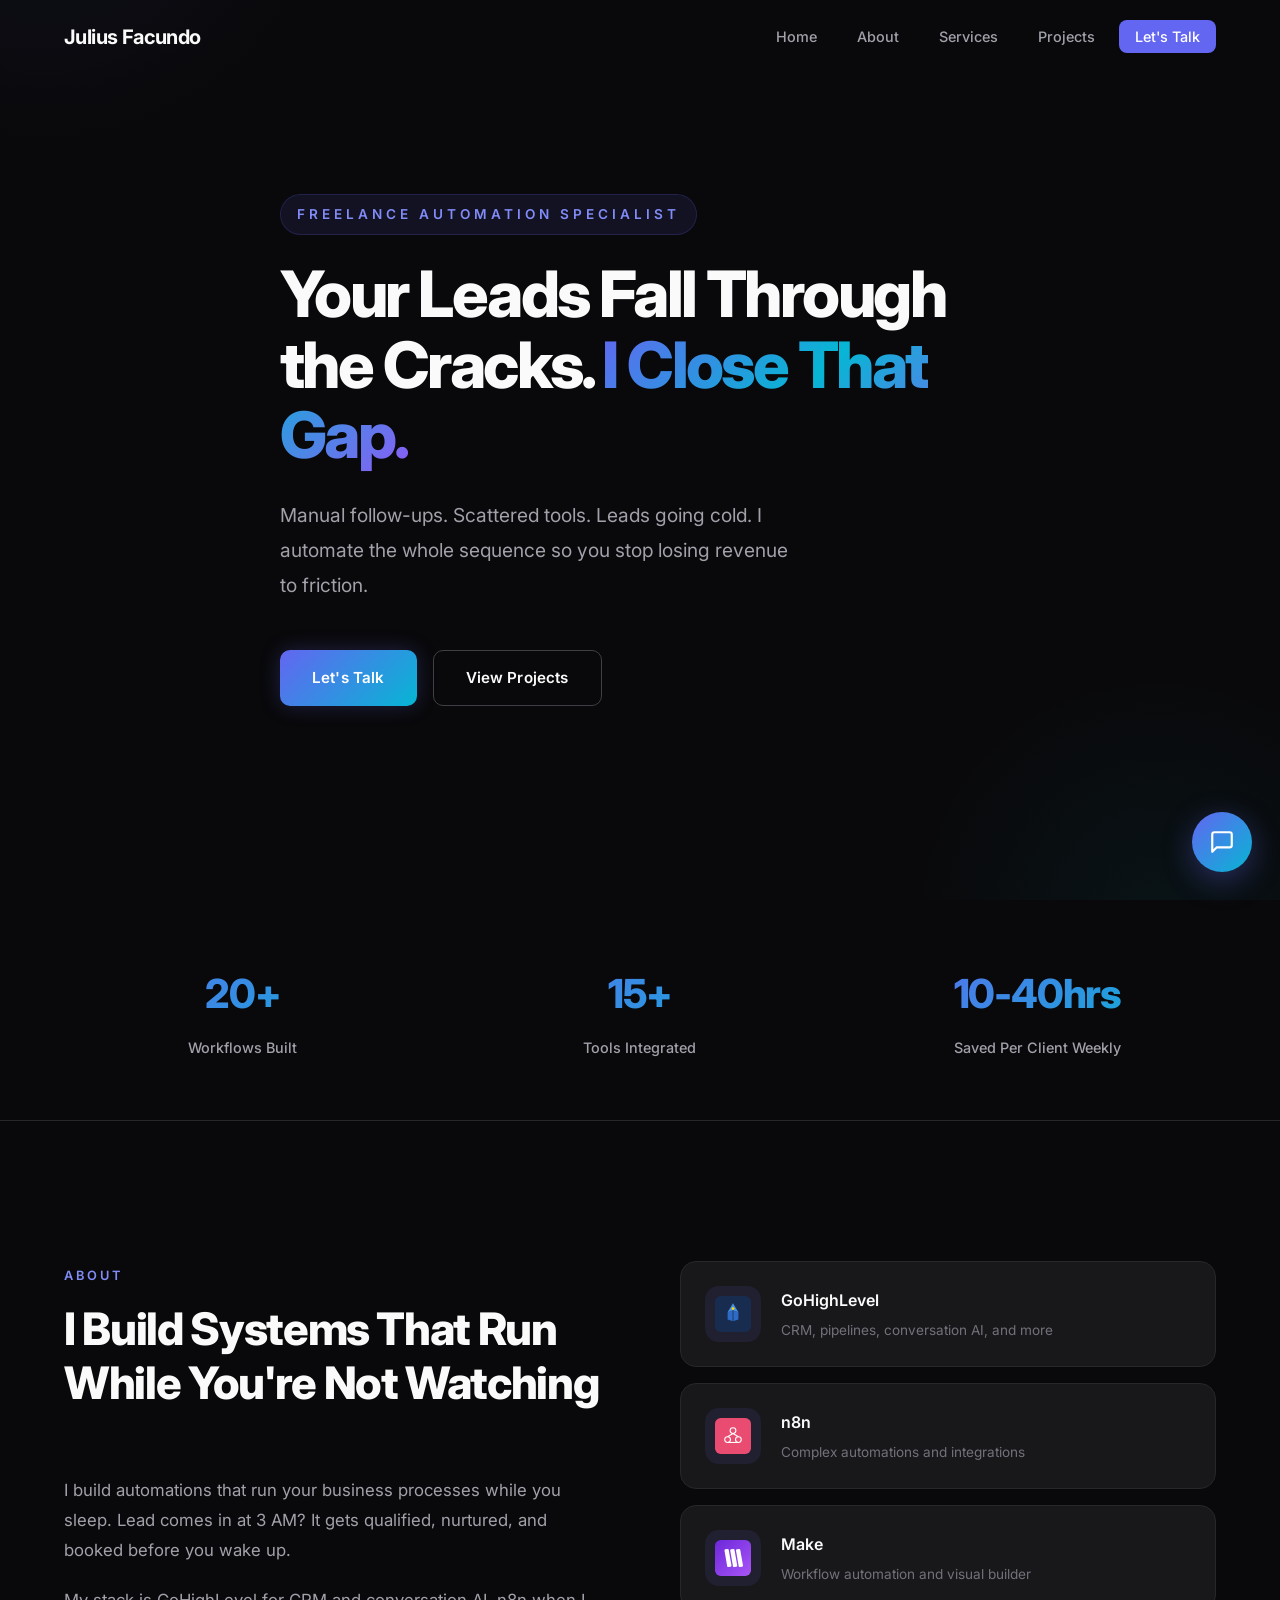
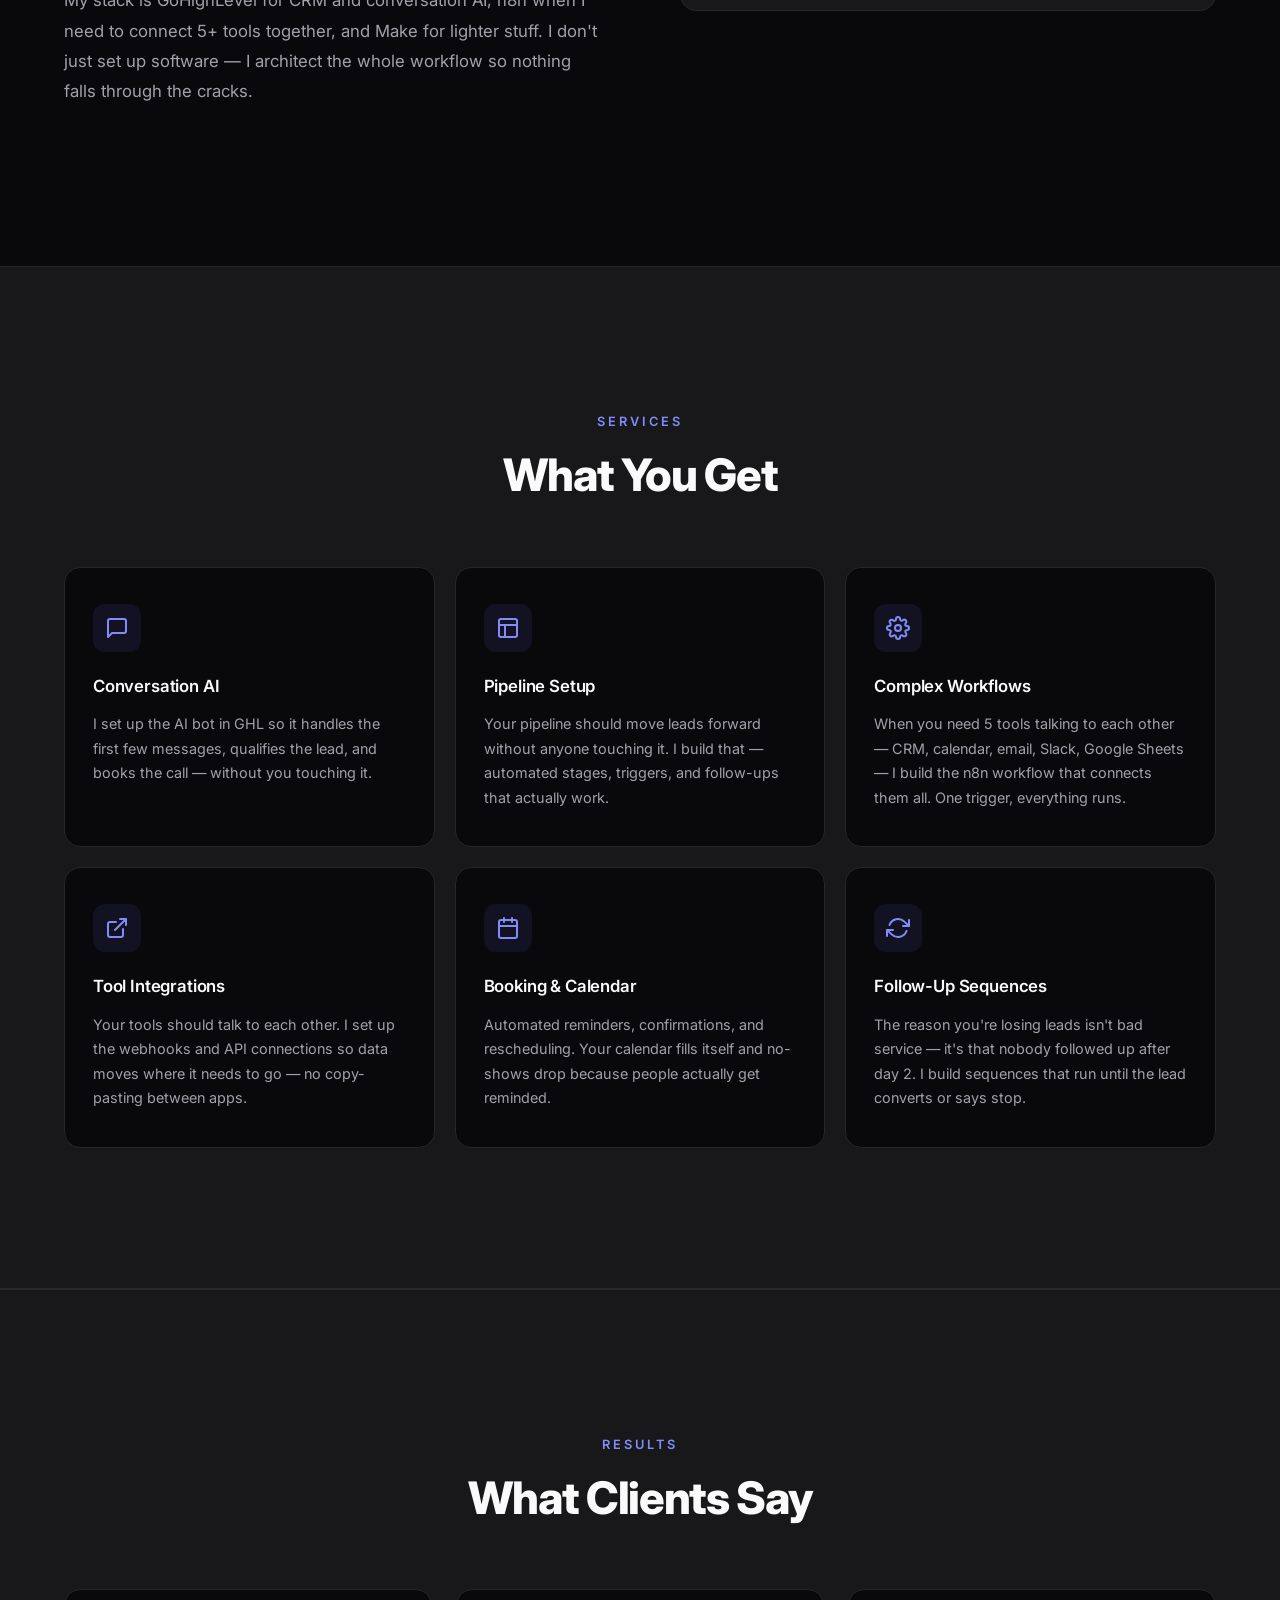
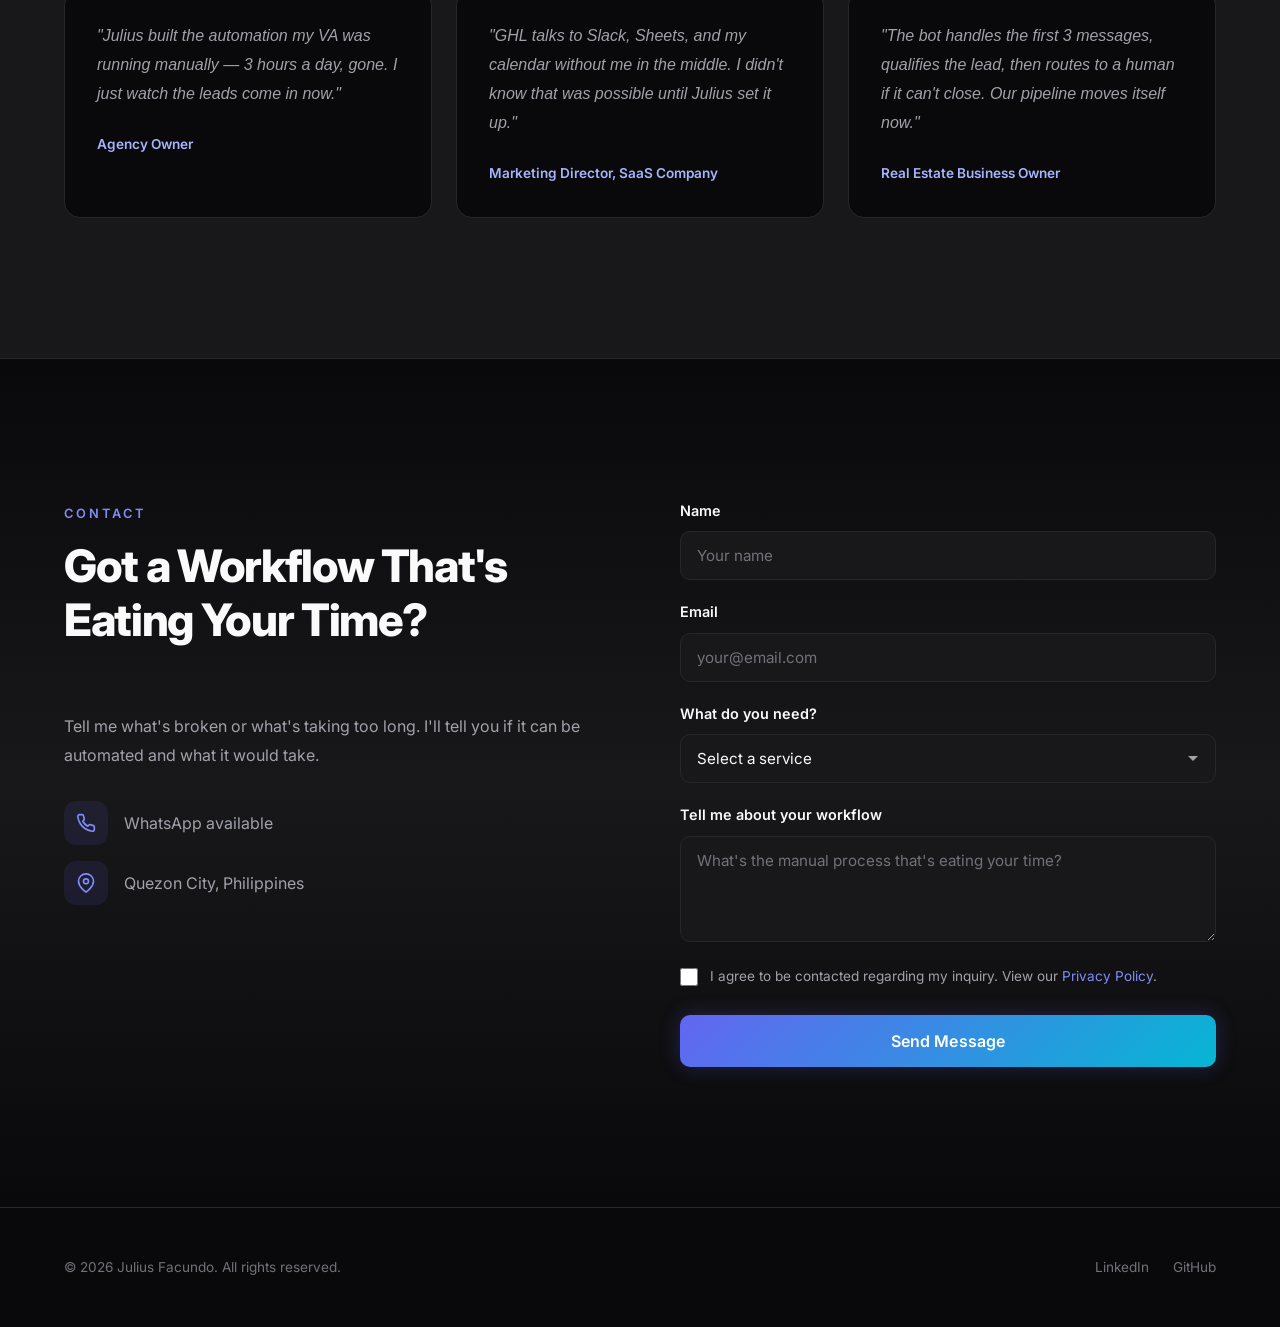
==== commit 13b40fe4: "Rewrite copy in human voice - specific, concrete, no filler" ====
--- a/index.html
+++ b/index.html
@@ -111,8 +111,8 @@
             <span class="section-label">About</span>
             <h2 class="section-title">I Build Systems That Run While You're Not Watching</h2>
           </div>
-          <p>I've built automation systems that handle lead capture, nurturing, onboarding, and follow-up — end to end, without human intervention.</p>
-          <p>My stack: GoHighLevel for CRM and conversation AI, n8n for complex multi-tool logic, Make for lightweight integrations. I don't just configure tools — I architect workflows that run while you sleep.</p>
+          <p>I build automations that run your business processes while you sleep. Lead comes in at 3 AM? It gets qualified, nurtured, and booked before you wake up.</p>
+          <p>My stack is GoHighLevel for CRM and conversation AI, n8n when I need to connect 5+ tools together, and Make for lighter stuff. I don't just set up software — I architect the whole workflow so nothing falls through the cracks.</p>
         </div>
         <div class="skills-grid">
           <div class="skill-card">
@@ -159,43 +159,43 @@
           <div class="service-icon">
             <svg viewBox="0 0 24 24" fill="none" stroke="currentColor" stroke-width="2" stroke-linecap="round" stroke-linejoin="round"><path d="M21 15a2 2 0 0 1-2 2H7l-4 4V5a2 2 0 0 1 2-2h14a2 2 0 0 1 2 2z"></path></svg>
           </div>
-          <h3>Conversation AI Setup</h3>
-          <p>Qualify leads and book appointments 24/7 — without a human in the loop.</p>
+          <h3>Conversation AI</h3>
+          <p>I set up the AI bot in GHL so it handles the first few messages, qualifies the lead, and books the call — without you touching it.</p>
         </div>
         <div class="service-card">
           <div class="service-icon">
             <svg viewBox="0 0 24 24" fill="none" stroke="currentColor" stroke-width="2" stroke-linecap="round" stroke-linejoin="round"><rect x="3" y="3" width="18" height="18" rx="2" ry="2"></rect><line x1="3" y1="9" x2="21" y2="9"></line><line x1="9" y1="21" x2="9" y2="9"></line></svg>
           </div>
-          <h3>Pipeline Creation & Enhancement</h3>
-          <p>Stop losing deals to follow-up gaps — your pipeline moves leads forward automatically.</p>
+          <h3>Pipeline Setup</h3>
+          <p>Your pipeline should move leads forward without anyone touching it. I build that — automated stages, triggers, and follow-ups that actually work.</p>
         </div>
         <div class="service-card">
           <div class="service-icon">
             <svg viewBox="0 0 24 24" fill="none" stroke="currentColor" stroke-width="2" stroke-linecap="round" stroke-linejoin="round"><circle cx="12" cy="12" r="3"></circle><path d="M19.4 15a1.65 1.65 0 0 0 .33 1.82l.06.06a2 2 0 0 1 0 2.83 2 2 0 0 1-2.83 0l-.06-.06a1.65 1.65 0 0 0-1.82-.33 1.65 1.65 0 0 0-1 1.51V21a2 2 0 0 1-2 2 2 2 0 0 1-2-2v-.09A1.65 1.65 0 0 0 9 19.4a1.65 1.65 0 0 0-1.82.33l-.06.06a2 2 0 0 1-2.83 0 2 2 0 0 1 0-2.83l.06-.06A1.65 1.65 0 0 0 4.68 15a1.65 1.65 0 0 0-1.51-1H3a2 2 0 0 1-2-2 2 2 0 0 1 2-2h.09A1.65 1.65 0 0 0 4.6 9a1.65 1.65 0 0 0-.33-1.82l-.06-.06a2 2 0 0 1 0-2.83 2 2 0 0 1 2.83 0l.06.06A1.65 1.65 0 0 0 9 4.68a1.65 1.65 0 0 0 1-1.51V3a2 2 0 0 1 2-2 2 2 0 0 1 2 2v.09a1.65 1.65 0 0 0 1 1.51 1.65 1.65 0 0 0 1.82-.33l.06-.06a2 2 0 0 1 2.83 0 2 2 0 0 1 0 2.83l-.06.06a1.65 1.65 0 0 0-.33 1.82V9a1.65 1.65 0 0 0 1.51 1H21a2 2 0 0 1 2 2 2 2 0 0 1-2 2h-.09a1.65 1.65 0 0 0-1.51 1z"></path></svg>
           </div>
-          <h3>Complex Automation</h3>
-          <p>Replace repetitive multi-step tasks with a single trigger. Set it once, run forever.</p>
+          <h3>Complex Workflows</h3>
+          <p>When you need 5 tools talking to each other — CRM, calendar, email, Slack, Google Sheets — I build the n8n workflow that connects them all. One trigger, everything runs.</p>
         </div>
         <div class="service-card">
           <div class="service-icon">
             <svg viewBox="0 0 24 24" fill="none" stroke="currentColor" stroke-width="2" stroke-linecap="round" stroke-linejoin="round"><path d="M18 13v6a2 2 0 0 1-2 2H5a2 2 0 0 1-2-2V8a2 2 0 0 1 2-2h6"></path><polyline points="15 3 21 3 21 9"></polyline><line x1="10" y1="14" x2="21" y2="3"></line></svg>
           </div>
-          <h3>Integrations & Webhooks</h3>
-          <p>Connect your tools seamlessly — data flows where it should, when it should.</p>
+          <h3>Tool Integrations</h3>
+          <p>Your tools should talk to each other. I set up the webhooks and API connections so data moves where it needs to go — no copy-pasting between apps.</p>
         </div>
         <div class="service-card">
           <div class="service-icon">
             <svg viewBox="0 0 24 24" fill="none" stroke="currentColor" stroke-width="2" stroke-linecap="round" stroke-linejoin="round"><rect x="3" y="4" width="18" height="18" rx="2" ry="2"></rect><line x1="16" y1="2" x2="16" y2="6"></line><line x1="8" y1="2" x2="8" y2="6"></line><line x1="3" y1="10" x2="21" y2="10"></line></svg>
           </div>
-          <h3>Booking Calendar Setup</h3>
-          <p>Automated reminders, confirmations, and rescheduling — your calendar fills itself.</p>
+          <h3>Booking & Calendar</h3>
+          <p>Automated reminders, confirmations, and rescheduling. Your calendar fills itself and no-shows drop because people actually get reminded.</p>
         </div>
         <div class="service-card">
           <div class="service-icon">
             <svg viewBox="0 0 24 24" fill="none" stroke="currentColor" stroke-width="2" stroke-linecap="round" stroke-linejoin="round"><polyline points="23 4 23 10 17 10"></polyline><polyline points="1 20 1 14 7 14"></polyline><path d="M3.51 9a9 9 0 0 1 14.85-3.36L23 10M1 14l4.64 4.36A9 9 0 0 0 20.49 15"></path></svg>
           </div>
           <h3>Follow-Up Sequences</h3>
-          <p>Leads go cold because you forgot to follow up. Not anymore.</p>
+          <p>The reason you're losing leads isn't bad service — it's that nobody followed up after day 2. I build sequences that run until the lead converts or says stop.</p>
         </div>
       </div>
     </div>
@@ -210,19 +210,19 @@
       </div>
       <div class="testimonials-grid">
         <div class="testimonial-card">
-          <p class="testimonial-text">"The automation Julius built handles what used to take my VA 3 hours a day. I just watch the leads come in now."</p>
+          <p class="testimonial-text">"Julius built the automation my VA was running manually — 3 hours a day, gone. I just watch the leads come in now."</p>
           <div class="testimonial-author">
             <span class="testimonial-role">Agency Owner</span>
           </div>
         </div>
         <div class="testimonial-card">
-          <p class="testimonial-text">"3 hours saved daily. Zero manual errors since deployment. Our follow-up sequence now runs itself."</p>
+          <p class="testimonial-text">"GHL talks to Slack, Sheets, and my calendar without me in the middle. I didn't know that was possible until Julius set it up."</p>
           <div class="testimonial-author">
             <span class="testimonial-role">Marketing Director, SaaS Company</span>
           </div>
         </div>
         <div class="testimonial-card">
-          <p class="testimonial-text">"Julius didn't just set up tools — he architected a system. Our pipeline moves leads forward without anyone touching it."</p>
+          <p class="testimonial-text">"The bot handles the first 3 messages, qualifies the lead, then routes to a human if it can't close. Our pipeline moves itself now."</p>
           <div class="testimonial-author">
             <span class="testimonial-role">Real Estate Business Owner</span>
           </div>
@@ -238,9 +238,9 @@
         <div class="contact-info">
           <div class="section-header">
             <span class="section-label">Contact</span>
-            <h2 class="section-title">Ready to Automate Your Business?</h2>
-          </div>
-          <p>Tell me about your workflow and I'll let you know how automation can help. No commitment required.</p>
+            <h2 class="section-title">Got a Workflow That's Eating Your Time?</h2>
+          </div>
+          <p>Tell me what's broken or what's taking too long. I'll tell you if it can be automated and what it would take.</p>
           <div class="contact-details">
             <div class="contact-item">
               <div class="contact-item-icon">
